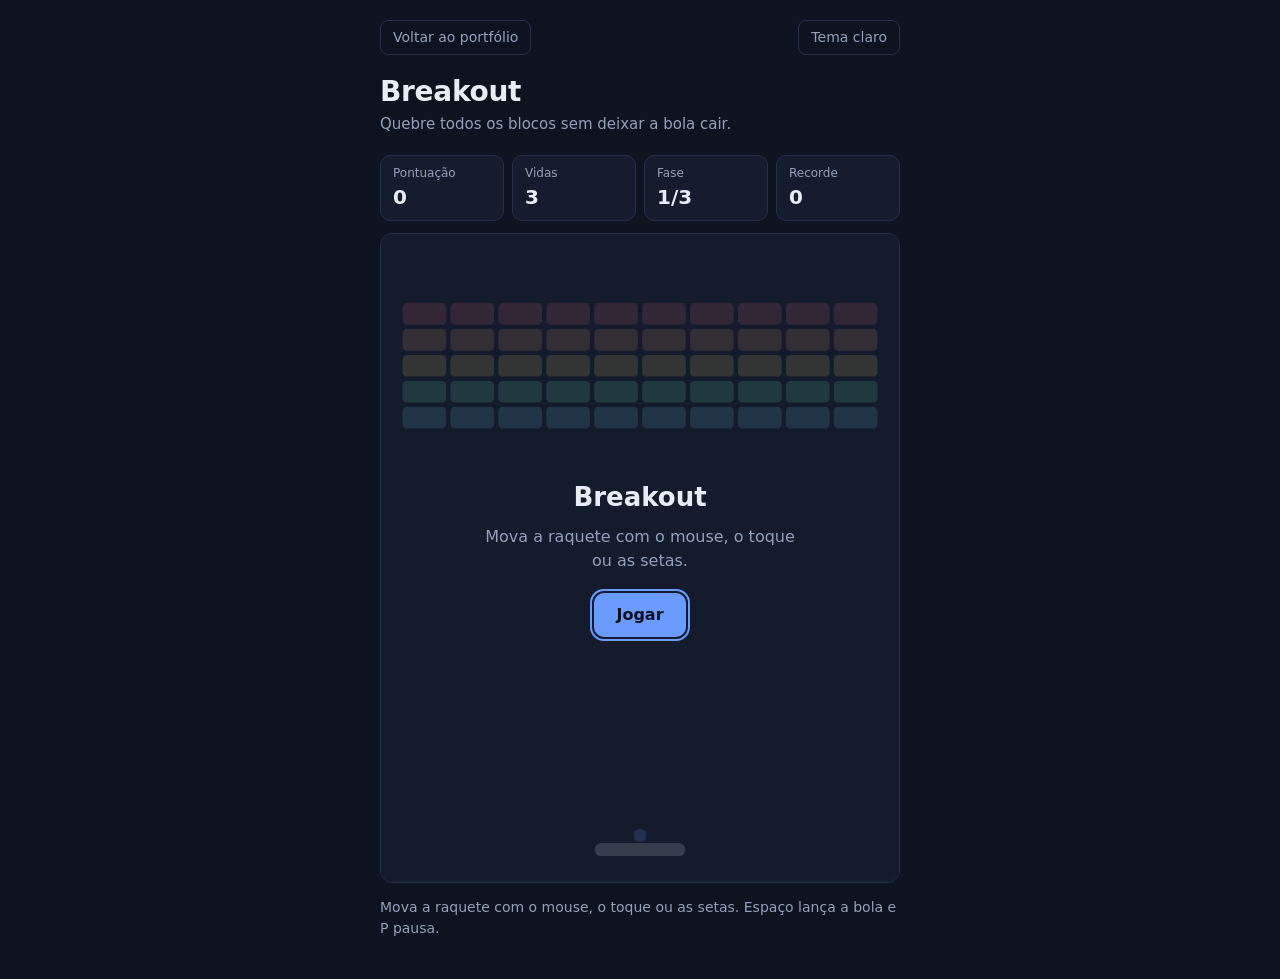
==== projetos/breakout/index.html @ f2188d2a "Add playable Breakout game Create a canvas-based Breakout game with three levels, keyboard, mouse, a" ====
<!DOCTYPE html>
<html lang="pt-BR" data-theme="dark">
<head>
<meta charset="utf-8">
<meta name="viewport" content="width=device-width, initial-scale=1">
<title>Breakout | Bruno Simões Orlandelli</title>
<meta name="description" content="Breakout em JavaScript puro: colisão circular, máquina de estados, fases e animação em canvas.">
<style>
  :root {
    --bg: #0e1320;
    --surface: #151c2d;
    --line: #26304a;
    --text: #e8ecf5;
    --muted: #93a0ba;
    --accent: #6c9bff;
    --accent-ink: #0b1020;
    color-scheme: dark;
  }
  [data-theme="light"] {
    --bg: #f4f6fb;
    --surface: #ffffff;
    --line: #d7ddeb;
    --text: #121828;
    --muted: #566079;
    --accent: #2f5fe0;
    --accent-ink: #ffffff;
    color-scheme: light;
  }
  * { box-sizing: border-box; }
  body {
    margin: 0;
    min-height: 100vh;
    background: var(--bg);
    color: var(--text);
    font-family: system-ui, -apple-system, "Segoe UI", Roboto, sans-serif;
    line-height: 1.5;
  }
  main { width: min(520px, 100% - 32px); margin: 0 auto; padding: 20px 0 40px; }
  header { display: flex; align-items: center; justify-content: space-between; gap: 12px; margin-bottom: 20px; }
  header a, header button {
    font: inherit; font-size: 14px; color: var(--muted); background: none;
    border: 1px solid var(--line); border-radius: 8px; padding: 6px 12px; cursor: pointer; text-decoration: none;
  }
  header a:hover, header button:hover { color: var(--text); border-color: var(--muted); }
  h1 { font-size: 28px; line-height: 1.2; margin: 0 0 4px; letter-spacing: -0.01em; }
  .sub { margin: 0 0 20px; color: var(--muted); font-size: 15px; }
  dl.stats { display: grid; grid-template-columns: repeat(4, 1fr); gap: 8px; margin: 0 0 12px; }
  dl.stats div { background: var(--surface); border: 1px solid var(--line); border-radius: 10px; padding: 8px 12px; }
  dl.stats dt { font-size: 12px; color: var(--muted); }
  dl.stats dd { margin: 0; font-size: 20px; font-weight: 600; font-variant-numeric: tabular-nums; }
  .stage { position: relative; border: 1px solid var(--line); border-radius: 12px; overflow: hidden; background: var(--surface); }
  canvas { display: block; width: 100%; aspect-ratio: 4 / 5; touch-action: none; cursor: none; }
  .overlay {
    position: absolute; inset: 0; display: flex; flex-direction: column; align-items: center; justify-content: center;
    gap: 8px; padding: 24px; text-align: center;
    background: var(--surface);
    background: color-mix(in srgb, var(--surface) 84%, transparent);
  }
  .overlay[hidden] { display: none; }
  .overlay h2 { margin: 0; font-size: 26px; }
  .overlay p { margin: 0 0 12px; color: var(--muted); max-width: 32ch; }
  .overlay button {
    font: inherit; font-weight: 600; color: var(--accent-ink); background: var(--accent);
    border: 0; border-radius: 10px; padding: 10px 22px; cursor: pointer;
  }
  button:focus-visible, a:focus-visible { outline: 2px solid var(--accent); outline-offset: 2px; }
  .hint { margin: 14px 0 0; color: var(--muted); font-size: 14px; }
  .sr-only { position: absolute; width: 1px; height: 1px; overflow: hidden; clip: rect(0 0 0 0); white-space: nowrap; }
  @media (max-width: 380px) { dl.stats dd { font-size: 17px; } dl.stats div { padding: 6px 8px; } }
</style>
</head>
<body>
<main>
  <header>
    <a href="../../">Voltar ao portfólio</a>
    <button type="button" id="theme">Tema claro</button>
  </header>

  <h1>Breakout</h1>
  <p class="sub">Quebre todos os blocos sem deixar a bola cair.</p>

  <dl class="stats">
    <div><dt>Pontuação</dt><dd id="score">0</dd></div>
    <div><dt>Vidas</dt><dd id="lives">3</dd></div>
    <div><dt>Fase</dt><dd id="level">1/3</dd></div>
    <div><dt>Recorde</dt><dd id="best">0</dd></div>
  </dl>

  <div class="stage">
    <canvas id="game" role="img" aria-label="Área do jogo Breakout"></canvas>
    <div class="overlay" id="overlay">
      <h2 id="ov-title">Breakout</h2>
      <p id="ov-text">Mova a raquete com o mouse, o toque ou as setas.</p>
      <button type="button" id="ov-btn">Jogar</button>
    </div>
  </div>

  <p class="hint">Mova a raquete com o mouse, o toque ou as setas. Espaço lança a bola e P pausa.</p>
  <p class="sr-only" id="status" aria-live="polite"></p>
  <noscript>Este jogo precisa de JavaScript para funcionar.</noscript>
</main>

<script>
(() => {
  'use strict';

  /* ---------- Constantes ---------- */
  const W = 480, H = 600;          // tamanho lógico do jogo (o canvas escala para a tela)
  const STEP = 1 / 240;            // passo fixo da física: movimento estável em qualquer taxa de quadros
  const BALL_R = 6;
  const PADDLE = { w: 84, h: 12, y: H - 36, speed: 560 };
  const BRICK = { cols: 10, h: 20, gap: 4, side: 20, top: 64 };
  const HUES = [356, 22, 44, 150, 200, 262];
  const FONT = 'system-ui, -apple-system, "Segoe UI", Roboto, sans-serif';

  // '#' = bloco, '2' = bloco resistente (2 batidas), '.' = vazio
  const LEVELS = [
    [
      '##########',
      '##########',
      '##########',
      '##########',
      '##########'
    ],
    [
      '####..####',
      '###....###',
      '##########',
      '#.#.##.#.#',
      '##########',
      '...####...'
    ],
    [
      '2222222222',
      '#.#.##.#.#',
      '2#2#22#2#2',
      '##########',
      '2.2.22.2.2'
    ]
  ];

  /* ---------- Elementos e utilitários ---------- */
  const $ = id => document.getElementById(id);
  const canvas = $('game');
  const ctx = canvas.getContext('2d');
  const el = {
    score: $('score'), lives: $('lives'), level: $('level'), best: $('best'),
    overlay: $('overlay'), title: $('ov-title'), text: $('ov-text'), btn: $('ov-btn'),
    status: $('status'), theme: $('theme')
  };
  const reduceMotion = window.matchMedia('(prefers-reduced-motion: reduce)').matches;
  const clamp = (v, a, b) => Math.max(a, Math.min(b, v));
  const store = {
    get(k) { try { return localStorage.getItem(k); } catch { return null; } },
    set(k, v) { try { localStorage.setItem(k, v); } catch { /* sem armazenamento: segue sem salvar */ } }
  };

  /* ---------- Estado do jogo ---------- */
  // mode: menu | ready | playing | paused | over | won
  const s = {
    mode: 'menu',
    score: 0, lives: 3, level: 0,
    best: Number(store.get('breakout:best')) || 0,
    px: W / 2,
    ball: { x: W / 2, y: PADDLE.y - BALL_R - 1, vx: 0, vy: 0, trail: [] },
    bricks: [], particles: [], total: 0, cleared: 0
  };
  const keys = { left: false, right: false };
  let theme = {};
  let acc = 0, last = 0;

  /* ---------- Tema ---------- */
  function readTheme() {
    const cs = getComputedStyle(document.documentElement);
    const g = n => cs.getPropertyValue(n).trim();
    const light = document.documentElement.dataset.theme === 'light';
    theme = { surface: g('--surface'), text: g('--text'), muted: g('--muted'), accent: g('--accent'), light };
    el.theme.textContent = light ? 'Tema escuro' : 'Tema claro';
  }
  function brickColor(row) {
    return `hsl(${HUES[row % HUES.length]} ${theme.light ? 68 : 60}% ${theme.light ? 48 : 60}%)`;
  }
  document.documentElement.dataset.theme = store.get('theme') === 'light' ? 'light' : 'dark';
  el.theme.addEventListener('click', () => {
    const next = document.documentElement.dataset.theme === 'light' ? 'dark' : 'light';
    document.documentElement.dataset.theme = next;
    store.set('theme', next);
    readTheme();
  });

  /* ---------- Fases ---------- */
  function loadLevel(i) {
    const rows = LEVELS[i];
    const bw = (W - BRICK.side * 2 - BRICK.gap * (BRICK.cols - 1)) / BRICK.cols;
    s.bricks = [];
    rows.forEach((row, r) => {
      [...row].forEach((ch, c) => {
        if (ch === '.') return;
        const hp = ch === '2' ? 2 : 1;
        s.bricks.push({
          x: BRICK.side + c * (bw + BRICK.gap),
          y: BRICK.top + r * (BRICK.h + BRICK.gap),
          w: bw, h: BRICK.h, hp, maxHp: hp, row: r,
          value: Math.max(10, 40 - r * 5) * hp
        });
      });
    });
    s.total = s.bricks.length;
    s.cleared = 0;
    s.particles = [];
    resetBall();
  }

  function resetBall() {
    s.ball = { x: s.px, y: PADDLE.y - BALL_R - 1, vx: 0, vy: 0, trail: [] };
  }

  // A bola acelera com a fase e conforme os blocos são destruídos
  function speed() {
    return 330 + s.level * 50 + (s.cleared / s.total) * 110;
  }
  function applySpeed() {
    const b = s.ball, m = Math.hypot(b.vx, b.vy);
    if (m > 0) { b.vx *= speed() / m; b.vy *= speed() / m; }
  }

  /* ---------- Interface ---------- */
  function hud() {
    el.score.textContent = s.score;
    el.lives.textContent = s.lives;
    el.level.textContent = Math.min(s.level + 1, LEVELS.length) + '/' + LEVELS.length;
    el.best.textContent = s.best;
  }
  function say(msg) { el.status.textContent = msg; }
  function showOverlay(title, text, label) {
    el.title.textContent = title;
    el.text.textContent = text;
    el.btn.textContent = label;
    el.overlay.hidden = false;
    el.btn.focus({ preventScroll: true });
  }
  function hideOverlay() { el.overlay.hidden = true; }
  function saveBest() {
    if (s.score > s.best) { s.best = s.score; store.set('breakout:best', String(s.best)); return true; }
    return false;
  }

  /* ---------- Fluxo do jogo (máquina de estados) ---------- */
  function newGame() {
    s.score = 0; s.lives = 3; s.level = 0;
    loadLevel(0);
    s.mode = 'ready';
    hideOverlay(); hud();
    say('Fase 1. Toque ou pressione Espaço para lançar a bola.');
  }
  function launch() {
    const a = Math.random() * 0.5 - 0.25;
    const sp = speed();
    s.ball.vx = sp * Math.sin(a);
    s.ball.vy = -sp * Math.cos(a);
    acc = 0;
    s.mode = 'playing';
    say('');
  }
  function loseLife() {
    s.lives--;
    hud();
    if (s.lives <= 0) {
      const record = saveBest();
      hud();
      s.mode = 'over';
      const msg = 'Pontuação final: ' + s.score + (record ? '. Novo recorde!' : '.');
      say('Fim de jogo. ' + msg);
      showOverlay('Fim de jogo', msg, 'Jogar de novo');
    } else {
      s.mode = 'ready';
      resetBall();
      say('Você perdeu uma vida. Restam ' + s.lives + '.');
    }
  }
  function levelComplete() {
    s.score += 100;
    s.level++;
    if (s.level >= LEVELS.length) {
      const record = saveBest();
      hud();
      s.mode = 'won';
      const msg = 'Pontuação final: ' + s.score + (record ? '. Novo recorde!' : '.');
      say('Você venceu! ' + msg);
      showOverlay('Você venceu!', msg, 'Jogar de novo');
    } else {
      loadLevel(s.level);
      s.mode = 'ready';
      hud();
      say('Fase ' + (s.level + 1) + '. Toque ou pressione Espaço para lançar a bola.');
    }
  }
  function togglePause() {
    if (s.mode === 'playing') {
      s.mode = 'paused';
      showOverlay('Pausado', 'Sua partida continua de onde parou.', 'Continuar');
    } else if (s.mode === 'paused') {
      s.mode = 'playing';
      hideOverlay();
    }
  }
  function primaryAction() {
    if (s.mode === 'menu' || s.mode === 'over' || s.mode === 'won') newGame();
    else if (s.mode === 'ready') launch();
    else if (s.mode === 'paused') togglePause();
  }

  /* ---------- Física ---------- */
  function setPaddle(x) { s.px = clamp(x, PADDLE.w / 2, W - PADDLE.w / 2); }

  function burst(k) {
    if (reduceMotion) return;
    for (let i = 0; i < 8; i++) {
      const a = Math.random() * Math.PI * 2, v = 60 + Math.random() * 120;
      const life = 0.5 + Math.random() * 0.3;
      s.particles.push({
        x: k.x + k.w / 2, y: k.y + k.h / 2,
        vx: Math.cos(a) * v, vy: Math.sin(a) * v - 40,
        life, max: life, size: 3, color: brickColor(k.row)
      });
    }
  }

  function step(dt) {
    const b = s.ball;
    b.x += b.vx * dt;
    b.y += b.vy * dt;

    // paredes laterais e teto
    if (b.x < BALL_R) { b.x = BALL_R; b.vx = Math.abs(b.vx); }
    else if (b.x > W - BALL_R) { b.x = W - BALL_R; b.vx = -Math.abs(b.vx); }
    if (b.y < BALL_R) { b.y = BALL_R; b.vy = Math.abs(b.vy); }

    // raquete: o ângulo de saída depende de onde a bola bate (até 60 graus)
    const half = PADDLE.w / 2;
    if (b.vy > 0 &&
        b.y + BALL_R >= PADDLE.y && b.y - BALL_R <= PADDLE.y + PADDLE.h &&
        b.x >= s.px - half - BALL_R && b.x <= s.px + half + BALL_R) {
      const hit = clamp((b.x - s.px) / half, -1, 1);
      const ang = hit * (Math.PI / 3);
      const sp = speed();
      b.vx = sp * Math.sin(ang);
      b.vy = -sp * Math.cos(ang);
      b.y = PADDLE.y - BALL_R;
    }

    // blocos: círculo contra retângulo; reflete no eixo de menor penetração
    for (let i = 0; i < s.bricks.length; i++) {
      const k = s.bricks[i];
      const cx = clamp(b.x, k.x, k.x + k.w), cy = clamp(b.y, k.y, k.y + k.h);
      const dx = b.x - cx, dy = b.y - cy;
      if (dx * dx + dy * dy > BALL_R * BALL_R) continue;

      if (dx === 0 && dy === 0) b.vy = -b.vy;
      else if (Math.abs(dx) > Math.abs(dy)) {
        b.vx = dx > 0 ? Math.abs(b.vx) : -Math.abs(b.vx);
        b.x = cx + Math.sign(dx) * BALL_R;
      } else {
        b.vy = dy > 0 ? Math.abs(b.vy) : -Math.abs(b.vy);
        b.y = cy + Math.sign(dy) * BALL_R;
      }

      k.hp--;
      if (k.hp <= 0) {
        s.bricks.splice(i, 1);
        s.cleared++;
        s.score += k.value;
        burst(k);
        applySpeed();
        hud();
        if (s.bricks.length === 0) { levelComplete(); return; }
      } else {
        s.score += 5;
        hud();
      }
      break; // um bloco por passo evita inverter a direção duas vezes
    }

    if (b.y - BALL_R > H) loseLife();
  }

  function stepParticles(dt) {
    for (let i = s.particles.length - 1; i >= 0; i--) {
      const p = s.particles[i];
      p.life -= dt;
      if (p.life <= 0) { s.particles.splice(i, 1); continue; }
      p.vy += 600 * dt;
      p.x += p.vx * dt;
      p.y += p.vy * dt;
    }
  }

  /* ---------- Desenho ---------- */
  function rr(x, y, w, h, r) {
    ctx.beginPath();
    ctx.moveTo(x + r, y);
    ctx.arcTo(x + w, y, x + w, y + h, r);
    ctx.arcTo(x + w, y + h, x, y + h, r);
    ctx.arcTo(x, y + h, x, y, r);
    ctx.arcTo(x, y, x + w, y, r);
    ctx.closePath();
  }

  function render() {
    ctx.clearRect(0, 0, W, H);
    ctx.fillStyle = theme.surface;
    ctx.fillRect(0, 0, W, H);

    for (const k of s.bricks) {
      ctx.fillStyle = brickColor(k.row);
      rr(k.x, k.y, k.w, k.h, 4);
      ctx.fill();
      if (k.maxHp > 1 && k.hp === k.maxHp) {       // bloco resistente ainda intacto
        ctx.lineWidth = 2;
        ctx.strokeStyle = theme.light ? 'rgba(0,0,0,.55)' : 'rgba(255,255,255,.75)';
        rr(k.x + 3, k.y + 3, k.w - 6, k.h - 6, 2);
        ctx.stroke();
      }
    }

    for (const p of s.particles) {
      ctx.globalAlpha = Math.max(0, p.life / p.max);
      ctx.fillStyle = p.color;
      ctx.fillRect(p.x - p.size / 2, p.y - p.size / 2, p.size, p.size);
    }
    ctx.globalAlpha = 1;

    ctx.fillStyle = theme.text;
    rr(s.px - PADDLE.w / 2, PADDLE.y, PADDLE.w, PADDLE.h, 6);
    ctx.fill();

    if (s.mode !== 'over' && s.mode !== 'won') {
      const b = s.ball, n = b.trail.length;
      ctx.fillStyle = theme.accent;
      for (let i = 0; i < n; i++) {
        const t = (i + 1) / n;
        ctx.globalAlpha = t * 0.3;
        ctx.beginPath();
        ctx.arc(b.trail[i].x, b.trail[i].y, BALL_R * (0.4 + 0.6 * t), 0, Math.PI * 2);
        ctx.fill();
      }
      ctx.globalAlpha = 1;
      ctx.beginPath();
      ctx.arc(b.x, b.y, BALL_R, 0, Math.PI * 2);
      ctx.fill();
    }

    if (s.mode === 'ready') {
      ctx.textAlign = 'center';
      ctx.fillStyle = theme.text;
      ctx.font = `600 22px ${FONT}`;
      ctx.fillText('Fase ' + (s.level + 1), W / 2, H * 0.62);
      ctx.fillStyle = theme.muted;
      ctx.font = `500 14px ${FONT}`;
      ctx.fillText('Toque ou pressione Espaço para lançar', W / 2, H * 0.62 + 26);
    }
  }

  /* ---------- Tela, entrada e laço principal ---------- */
  function fit() {
    const r = canvas.getBoundingClientRect();
    const dpr = Math.min(window.devicePixelRatio || 1, 2);
    canvas.width = Math.max(1, Math.round(r.width * dpr));
    canvas.height = Math.max(1, Math.round(r.height * dpr));
    ctx.setTransform(canvas.width / W, 0, 0, canvas.height / H, 0, 0);
  }
  new ResizeObserver(fit).observe(canvas);

  const pointerX = e => {
    const r = canvas.getBoundingClientRect();
    return (e.clientX - r.left) / r.width * W;
  };
  canvas.addEventListener('pointermove', e => setPaddle(pointerX(e)));
  canvas.addEventListener('pointerdown', e => {
    setPaddle(pointerX(e));
    if (canvas.setPointerCapture) canvas.setPointerCapture(e.pointerId);
    if (s.mode === 'ready') launch();
  });

  window.addEventListener('keydown', e => {
    const onButton = e.target.tagName === 'BUTTON';
    const k = e.key;
    if (k === 'ArrowLeft' || k === 'a' || k === 'A') { keys.left = true; if (!onButton) e.preventDefault(); }
    else if (k === 'ArrowRight' || k === 'd' || k === 'D') { keys.right = true; if (!onButton) e.preventDefault(); }
    else if (k === ' ' || k === 'Enter') {
      if (onButton) return;            // o botão do overlay já trata Espaço/Enter
      e.preventDefault();
      primaryAction();
    }
    else if (k === 'p' || k === 'P' || k === 'Escape') togglePause();
  });
  window.addEventListener('keyup', e => {
    const k = e.key;
    if (k === 'ArrowLeft' || k === 'a' || k === 'A') keys.left = false;
    else if (k === 'ArrowRight' || k === 'd' || k === 'D') keys.right = false;
  });
  el.btn.addEventListener('click', primaryAction);
  document.addEventListener('visibilitychange', () => { if (document.hidden) togglePause(); });

  function frame(t) {
    requestAnimationFrame(frame);
    const dt = Math.min((t - last) / 1000, 0.05);
    last = t;

    if (s.mode !== 'paused') {
      const dir = (keys.right ? 1 : 0) - (keys.left ? 1 : 0);
      if (dir) setPaddle(s.px + dir * PADDLE.speed * dt);
      stepParticles(dt);
    }

    if (s.mode === 'ready' || s.mode === 'menu') {
      s.ball.x = s.px;
      s.ball.y = PADDLE.y - BALL_R - 1;
      s.ball.trail.length = 0;
    } else if (s.mode === 'playing') {
      acc += dt;
      while (acc >= STEP && s.mode === 'playing') { step(STEP); acc -= STEP; }
      if (!reduceMotion && s.mode === 'playing') {
        s.ball.trail.push({ x: s.ball.x, y: s.ball.y });
        if (s.ball.trail.length > 8) s.ball.trail.shift();
      }
    }
    render();
  }

  readTheme();
  loadLevel(0);
  hud();
  showOverlay('Breakout', 'Mova a raquete com o mouse, o toque ou as setas.', 'Jogar');
  fit();
  requestAnimationFrame(frame);
})();
</script>
</body>
</html>
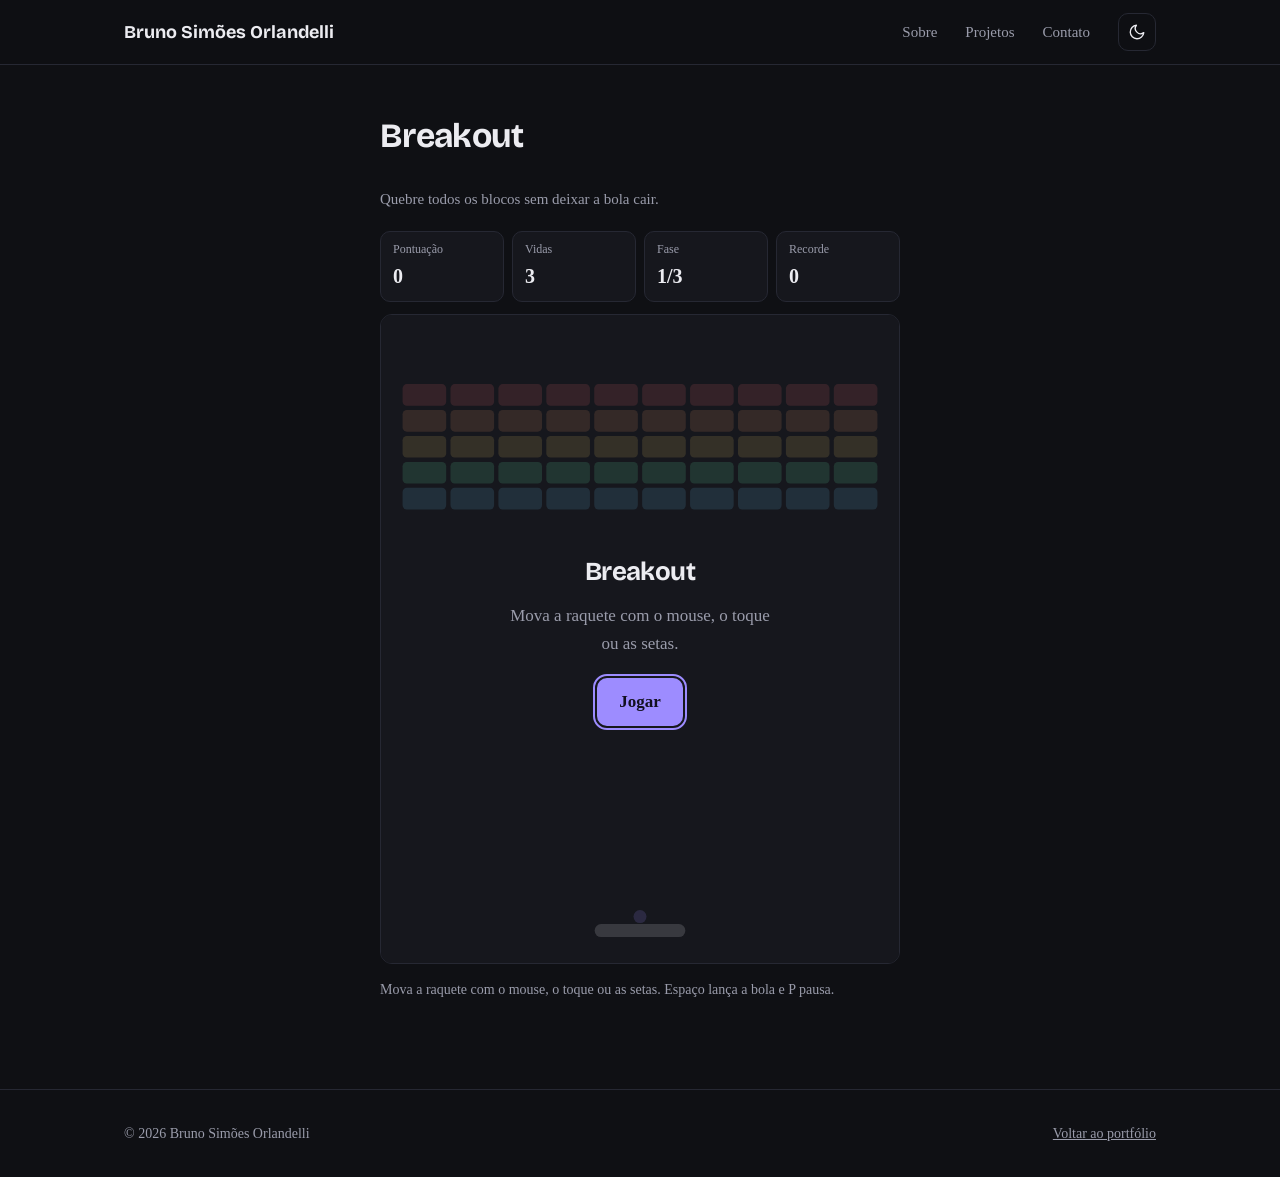
==== commit 71e1dfa6: "Unify theme and navigation across projects Add shared project styles and theme handling, then update" ====
--- a/projetos/breakout/index.html
+++ b/projetos/breakout/index.html
@@ -1,48 +1,26 @@
 <!DOCTYPE html>
-<html lang="pt-BR" data-theme="dark">
+<html lang="pt-BR">
 <head>
+  <link href="https://fonts.googleapis.com/css2?family=Bricolage+Grotesque:opsz,wght@12..96,500;12..96,700&family=DM+Sans:wght@400;500&display=swap" rel="stylesheet">
+<script src="../portfolio.js"></script>
+<link rel="stylesheet" href="../portfolio.css">
 <meta charset="utf-8">
 <meta name="viewport" content="width=device-width, initial-scale=1">
 <title>Breakout | Bruno Simões Orlandelli</title>
 <meta name="description" content="Breakout em JavaScript puro: colisão circular, máquina de estados, fases e animação em canvas.">
 <style>
-  :root {
-    --bg: #0e1320;
-    --surface: #151c2d;
-    --line: #26304a;
-    --text: #e8ecf5;
-    --muted: #93a0ba;
-    --accent: #6c9bff;
-    --accent-ink: #0b1020;
-    color-scheme: dark;
-  }
-  [data-theme="light"] {
-    --bg: #f4f6fb;
-    --surface: #ffffff;
-    --line: #d7ddeb;
-    --text: #121828;
-    --muted: #566079;
-    --accent: #2f5fe0;
-    --accent-ink: #ffffff;
-    color-scheme: light;
-  }
+  :root{--accent-ink:var(--on-accent)}
+h1,.overlay h2{font-family:var(--head);letter-spacing:-.02em}
   * { box-sizing: border-box; }
   body {
     margin: 0;
     min-height: 100vh;
     background: var(--bg);
     color: var(--text);
-    font-family: system-ui, -apple-system, "Segoe UI", Roboto, sans-serif;
+    font-family:var(--body)
     line-height: 1.5;
   }
   main { width: min(520px, 100% - 32px); margin: 0 auto; padding: 20px 0 40px; }
-  header { display: flex; align-items: center; justify-content: space-between; gap: 12px; margin-bottom: 20px; }
-  header a, header button {
-    font: inherit; font-size: 14px; color: var(--muted); background: none;
-    border: 1px solid var(--line); border-radius: 8px; padding: 6px 12px; cursor: pointer; text-decoration: none;
-  }
-  header a:hover, header button:hover { color: var(--text); border-color: var(--muted); }
-  h1 { font-size: 28px; line-height: 1.2; margin: 0 0 4px; letter-spacing: -0.01em; }
   .sub { margin: 0 0 20px; color: var(--muted); font-size: 15px; }
   dl.stats { display: grid; grid-template-columns: repeat(4, 1fr); gap: 8px; margin: 0 0 12px; }
   dl.stats div { background: var(--surface); border: 1px solid var(--line); border-radius: 10px; padding: 8px 12px; }
@@ -70,12 +48,17 @@
 </style>
 </head>
 <body>
+  <header class="site-header"><div class="wrap">
+  <a class="logo" href="../../">Bruno Simões Orlandelli</a>
+  <nav aria-label="Principal">
+    <a href="../../#sobre">Sobre</a><a href="../../#projetos">Projetos</a><a href="../../#contato">Contato</a>
+    <button id="theme" type="button" aria-label="Alternar tema claro e escuro">
+      <svg class="i-sun" viewBox="0 0 24 24" fill="none" stroke="currentColor" stroke-width="1.8" stroke-linecap="round"><circle cx="12" cy="12" r="4"/><path d="M12 2v2M12 20v2M4.9 4.9l1.4 1.4M17.7 17.7l1.4 1.4M2 12h2M20 12h2M4.9 19.1l1.4-1.4M17.7 6.3l1.4-1.4"/></svg>
+      <svg class="i-moon" viewBox="0 0 24 24" fill="none" stroke="currentColor" stroke-width="1.8" stroke-linecap="round" stroke-linejoin="round"><path d="M21 12.8A9 9 0 1 1 11.2 3a7 7 0 0 0 9.8 9.8z"/></svg>
+    </button>
+  </nav>
+</div></header>
 <main>
-  <header>
-    <a href="../../">Voltar ao portfólio</a>
-    <button type="button" id="theme">Tema claro</button>
-  </header>
-
   <h1>Breakout</h1>
   <p class="sub">Quebre todos os blocos sem deixar a bola cair.</p>
 
@@ -99,7 +82,7 @@
   <p class="sr-only" id="status" aria-live="polite"></p>
   <noscript>Este jogo precisa de JavaScript para funcionar.</noscript>
 </main>
-
+<footer class="site-footer"><div class="wrap"><span>© 2026 Bruno Simões Orlandelli</span><a href="../../">Voltar ao portfólio</a></div></footer>
 <script>
 (() => {
   'use strict';
@@ -111,7 +94,7 @@
   const PADDLE = { w: 84, h: 12, y: H - 36, speed: 560 };
   const BRICK = { cols: 10, h: 20, gap: 4, side: 20, top: 64 };
   const HUES = [356, 22, 44, 150, 200, 262];
-  const FONT = 'system-ui, -apple-system, "Segoe UI", Roboto, sans-serif';
+  const FONT = '"DM Sans", system-ui, sans-serif';
 
   // '#' = bloco, '2' = bloco resistente (2 batidas), '.' = vazio
   const LEVELS = [
@@ -146,7 +129,7 @@
   const el = {
     score: $('score'), lives: $('lives'), level: $('level'), best: $('best'),
     overlay: $('overlay'), title: $('ov-title'), text: $('ov-text'), btn: $('ov-btn'),
-    status: $('status'), theme: $('theme')
+    status: $('status')
   };
   const reduceMotion = window.matchMedia('(prefers-reduced-motion: reduce)').matches;
   const clamp = (v, a, b) => Math.max(a, Math.min(b, v));
@@ -175,18 +158,11 @@
     const g = n => cs.getPropertyValue(n).trim();
     const light = document.documentElement.dataset.theme === 'light';
     theme = { surface: g('--surface'), text: g('--text'), muted: g('--muted'), accent: g('--accent'), light };
-    el.theme.textContent = light ? 'Tema escuro' : 'Tema claro';
-  }
+  }
+  document.addEventListener('themechange', readTheme);
   function brickColor(row) {
     return `hsl(${HUES[row % HUES.length]} ${theme.light ? 68 : 60}% ${theme.light ? 48 : 60}%)`;
   }
-  document.documentElement.dataset.theme = store.get('theme') === 'light' ? 'light' : 'dark';
-  el.theme.addEventListener('click', () => {
-    const next = document.documentElement.dataset.theme === 'light' ? 'dark' : 'light';
-    document.documentElement.dataset.theme = next;
-    store.set('theme', next);
-    readTheme();
-  });
 
   /* ---------- Fases ---------- */
   function loadLevel(i) {
--- a/projetos/portfolio.css
+++ b/projetos/portfolio.css
@@ -0,0 +1,71 @@
+/* Estilo compartilhado: mesmo visual do index.html do portfólio.
+   Uso nas páginas de projeto: <link rel="stylesheet" href="../portfolio.css"> */
+:root {
+  --bg: #0f1014; --surface: #16171d; --line: #262833; --text: #ececf1; --muted: #9a9cab;
+  --accent: #9d8cff; --on-accent: #12101f;
+  --sec: #6fa8dc; --warm: #ff8a5b; --ok: #4fd1a1; --pivot: #f2c94c; --bar: #3a3d4f;
+  --head: "Bricolage Grotesque", "Segoe UI", system-ui, sans-serif;
+  --body: "DM Sans", "Segoe UI", system-ui, sans-serif;
+  color-scheme: dark;
+  box-sizing: border-box;
+  padding-top: env(safe-area-inset-top, 0px);
+  padding-bottom: env(safe-area-inset-bottom, 0px);
+}
+:root[data-theme="light"] {
+  --bg: #fafaf9; --surface: #ffffff; --line: #e4e4e7; --text: #17171c; --muted: #62646f;
+  --accent: #5b46e0; --on-accent: #ffffff;
+  --sec: #2f6fb0; --warm: #e8590c; --ok: #12915f; --pivot: #b07d00; --bar: #c9ccd8;
+  color-scheme: light;
+}
+*, *::before, *::after { box-sizing: border-box; }
+html { scroll-behavior: smooth; scroll-padding-top: calc(80px + env(safe-area-inset-top, 0px)); }
+body { margin: 0; background: var(--bg); color: var(--text); font: 400 17px/1.65 var(--body); -webkit-font-smoothing: antialiased; }
+a { color: inherit; }
+:focus-visible { outline: 2px solid var(--accent); outline-offset: 3px; border-radius: 4px; }
+.wrap { max-width: 1080px; margin: 0 auto; padding: 0 24px; }
+
+/* Header (igual ao do portfólio) */
+body::before { content: ""; position: fixed; inset: 0 0 auto; height: env(safe-area-inset-top, 0px); z-index: 11; background: var(--bg); }
+.site-header {
+  position: sticky; top: env(safe-area-inset-top, 0px); z-index: 10;
+  background: color-mix(in srgb, var(--bg) 82%, transparent);
+  -webkit-backdrop-filter: blur(10px); backdrop-filter: blur(10px);
+  border-bottom: 1px solid var(--line);
+}
+.site-header .wrap { display: flex; align-items: center; justify-content: space-between; height: 64px; }
+.site-header .logo { font: 700 18px var(--head); text-decoration: none; }
+.site-header nav { display: flex; align-items: center; gap: 28px; }
+.site-header nav a { text-decoration: none; color: var(--muted); font-size: 15px; transition: color .2s; }
+.site-header nav a:hover { color: var(--text); }
+#theme {
+  background: none; border: 1px solid var(--line); color: var(--text);
+  width: 38px; height: 38px; padding: 0; border-radius: 10px; cursor: pointer; display: grid; place-items: center;
+}
+#theme:hover { border-color: var(--accent); }
+#theme svg { width: 18px; height: 18px; }
+[data-theme="dark"] .i-sun, [data-theme="light"] .i-moon { display: none; }
+
+/* Título de página, botões e rodapé */
+.page-title { padding: 56px 0 8px; }
+.page-title h1 { margin: 0; font: 700 clamp(36px, 6vw, 64px)/1 var(--head); letter-spacing: -.03em; }
+.page-title p { margin: 16px 0 0; color: var(--muted); max-width: 56ch; font-size: 18px; }
+.btn {
+  display: inline-block; padding: 10px 18px; border-radius: 10px; border: 1px solid var(--line);
+  background: none; color: var(--text); font: 500 16px var(--body); text-decoration: none; cursor: pointer;
+  transition: border-color .2s, transform .2s;
+}
+.btn:hover { border-color: var(--accent); }
+.btn.primary { background: var(--accent); border-color: var(--accent); color: var(--on-accent); }
+.btn.primary:hover { transform: translateY(-1px); }
+.site-footer { border-top: 1px solid var(--line); padding: 32px 0; color: var(--muted); font-size: 14px; margin-top: 48px; }
+.site-footer .wrap { display: flex; justify-content: space-between; gap: 16px; flex-wrap: wrap; }
+
+@media (max-width: 760px) {
+  body { font-size: 16px; }
+  .site-header nav { gap: 16px; }
+  .page-title { padding-top: 36px; }
+}
+@media (prefers-reduced-motion: reduce) {
+  html { scroll-behavior: auto; }
+  * { transition: none !important; }
+}
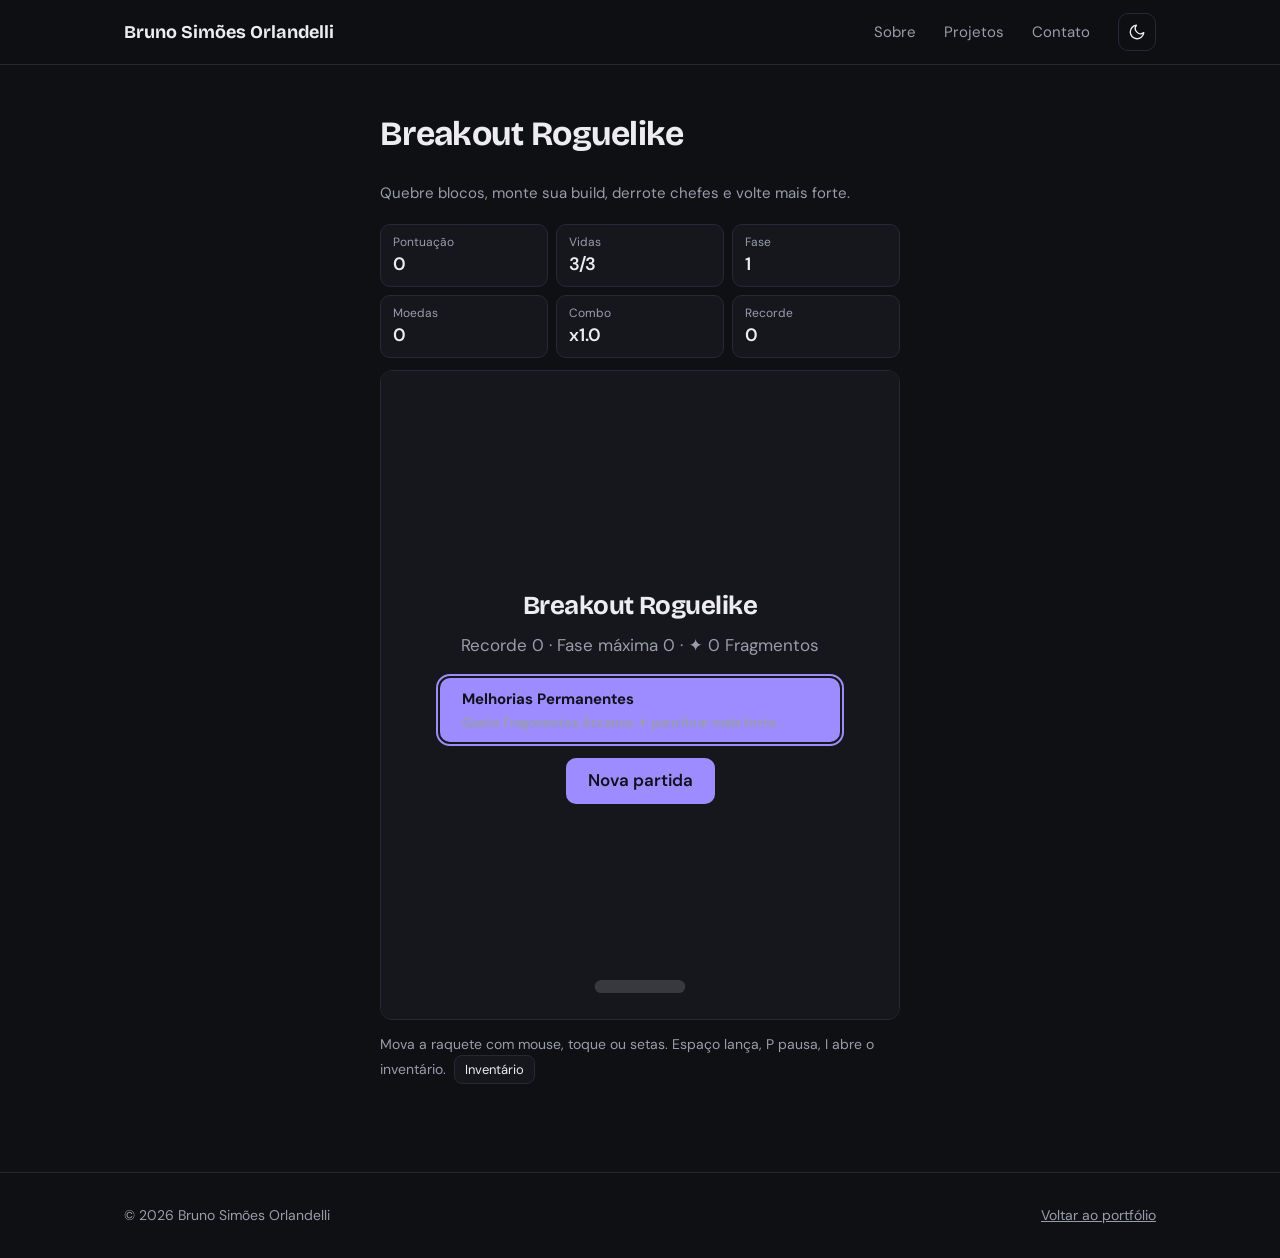
==== commit 892ba2b6: "Turn Breakout into a roguelike Add procedural levels, collectible upgrades, boss fights, shops, even" ====
--- a/projetos/breakout/index.html
+++ b/projetos/breakout/index.html
@@ -6,8 +6,8 @@
 <link rel="stylesheet" href="../portfolio.css">
 <meta charset="utf-8">
 <meta name="viewport" content="width=device-width, initial-scale=1">
-<title>Breakout | Bruno Simões Orlandelli</title>
-<meta name="description" content="Breakout em JavaScript puro: colisão circular, máquina de estados, fases e animação em canvas.">
+<title>Breakout Roguelike | Bruno Simões Orlandelli</title>
+<meta name="description" content="Breakout Roguelike em JavaScript puro: bolas especiais, artefatos, chefes, loja e prestígio em canvas.">
 <style>
   :root{--accent-ink:var(--on-accent)}
 h1,.overlay h2{font-family:var(--head);letter-spacing:-.02em}
@@ -17,20 +17,20 @@
     min-height: 100vh;
     background: var(--bg);
     color: var(--text);
-    font-family:var(--body)
+    font-family:var(--body);
     line-height: 1.5;
   }
   main { width: min(520px, 100% - 32px); margin: 0 auto; padding: 20px 0 40px; }
   .sub { margin: 0 0 20px; color: var(--muted); font-size: 15px; }
-  dl.stats { display: grid; grid-template-columns: repeat(4, 1fr); gap: 8px; margin: 0 0 12px; }
+  dl.stats { display: grid; grid-template-columns: repeat(3, 1fr); gap: 8px; margin: 0 0 12px; }
   dl.stats div { background: var(--surface); border: 1px solid var(--line); border-radius: 10px; padding: 8px 12px; }
   dl.stats dt { font-size: 12px; color: var(--muted); }
-  dl.stats dd { margin: 0; font-size: 20px; font-weight: 600; font-variant-numeric: tabular-nums; }
+  dl.stats dd { margin: 0; font-size: 18px; font-weight: 600; font-variant-numeric: tabular-nums; }
   .stage { position: relative; border: 1px solid var(--line); border-radius: 12px; overflow: hidden; background: var(--surface); }
   canvas { display: block; width: 100%; aspect-ratio: 4 / 5; touch-action: none; cursor: none; }
   .overlay {
     position: absolute; inset: 0; display: flex; flex-direction: column; align-items: center; justify-content: center;
-    gap: 8px; padding: 24px; text-align: center;
+    gap: 8px; padding: 20px; text-align: center; overflow-y: auto; justify-content: safe center;
     background: var(--surface);
     background: color-mix(in srgb, var(--surface) 84%, transparent);
   }
@@ -42,6 +42,14 @@
     border: 0; border-radius: 10px; padding: 10px 22px; cursor: pointer;
   }
   button:focus-visible, a:focus-visible { outline: 2px solid var(--accent); outline-offset: 2px; }
+  .overlay p { max-width: 38ch; }
+  .cards { display: grid; gap: 8px; width: 100%; max-width: 400px; margin-bottom: 8px; }
+  .card { font: inherit; text-align: left; color: var(--text); background: var(--bg); border: 2px solid var(--line); border-left: 6px solid var(--rc, var(--line)); border-radius: 10px; padding: 8px 12px; cursor: pointer; display: grid; gap: 2px; }
+  .card b { font-size: 15px; } .card small { color: var(--muted); } .card span { font-size: 13px; color: var(--muted); }
+  .card:hover:not(:disabled) { border-color: var(--rc, var(--accent)); }
+  .card:disabled { opacity: .45; cursor: not-allowed; } div.card { cursor: default; }
+  .overlay:has(.cards:empty) .cards { display: none; }
+  .tool { font: inherit; font-size: 13px; color: var(--text); background: var(--surface); border: 1px solid var(--line); border-radius: 8px; padding: 4px 10px; cursor: pointer; margin-left: 8px; }
   .hint { margin: 14px 0 0; color: var(--muted); font-size: 14px; }
   .sr-only { position: absolute; width: 1px; height: 1px; overflow: hidden; clip: rect(0 0 0 0); white-space: nowrap; }
   @media (max-width: 380px) { dl.stats dd { font-size: 17px; } dl.stats div { padding: 6px 8px; } }
@@ -59,26 +67,29 @@
   </nav>
 </div></header>
 <main>
-  <h1>Breakout</h1>
-  <p class="sub">Quebre todos os blocos sem deixar a bola cair.</p>
+  <h1>Breakout Roguelike</h1>
+  <p class="sub">Quebre blocos, monte sua build, derrote chefes e volte mais forte.</p>
 
   <dl class="stats">
     <div><dt>Pontuação</dt><dd id="score">0</dd></div>
     <div><dt>Vidas</dt><dd id="lives">3</dd></div>
-    <div><dt>Fase</dt><dd id="level">1/3</dd></div>
+    <div><dt>Fase</dt><dd id="level">1</dd></div>
+    <div><dt>Moedas</dt><dd id="coins">0</dd></div>
+    <div><dt>Combo</dt><dd id="combo">x1.0</dd></div>
     <div><dt>Recorde</dt><dd id="best">0</dd></div>
   </dl>
 
   <div class="stage">
-    <canvas id="game" role="img" aria-label="Área do jogo Breakout"></canvas>
+    <canvas id="game" role="img" aria-label="Área do jogo Breakout Roguelike"></canvas>
     <div class="overlay" id="overlay">
       <h2 id="ov-title">Breakout</h2>
-      <p id="ov-text">Mova a raquete com o mouse, o toque ou as setas.</p>
+      <p id="ov-text"></p>
+      <div class="cards" id="ov-body"></div>
       <button type="button" id="ov-btn">Jogar</button>
     </div>
   </div>
 
-  <p class="hint">Mova a raquete com o mouse, o toque ou as setas. Espaço lança a bola e P pausa.</p>
+  <p class="hint">Mova a raquete com mouse, toque ou setas. Espaço lança, P pausa, I abre o inventário.<button class="tool" id="inv" type="button">Inventário</button></p>
   <p class="sr-only" id="status" aria-live="polite"></p>
   <noscript>Este jogo precisa de JavaScript para funcionar.</noscript>
 </main>
@@ -87,428 +98,574 @@
 (() => {
   'use strict';
 
-  /* ---------- Constantes ---------- */
-  const W = 480, H = 600;          // tamanho lógico do jogo (o canvas escala para a tela)
-  const STEP = 1 / 240;            // passo fixo da física: movimento estável em qualquer taxa de quadros
-  const BALL_R = 6;
-  const PADDLE = { w: 84, h: 12, y: H - 36, speed: 560 };
-  const BRICK = { cols: 10, h: 20, gap: 4, side: 20, top: 64 };
+  /* ================= Constantes e utilitários ================= */
+  const W = 480, H = 600, STEP = 1 / 240, BR = 6;
+  const PAD = { w: 84, h: 12, y: H - 36, speed: 560 };
+  const BK = { cols: 10, h: 20, gap: 4, side: 20, top: 64 };
   const HUES = [356, 22, 44, 150, 200, 262];
   const FONT = '"DM Sans", system-ui, sans-serif';
-
-  // '#' = bloco, '2' = bloco resistente (2 batidas), '.' = vazio
+  // Fases 1-3 mantêm os layouts do jogo original ('#' bloco, dígito = resistência, '.' vazio)
   const LEVELS = [
-    [
-      '##########',
-      '##########',
-      '##########',
-      '##########',
-      '##########'
-    ],
-    [
-      '####..####',
-      '###....###',
-      '##########',
-      '#.#.##.#.#',
-      '##########',
-      '...####...'
-    ],
-    [
-      '2222222222',
-      '#.#.##.#.#',
-      '2#2#22#2#2',
-      '##########',
-      '2.2.22.2.2'
-    ]
+    ['##########', '##########', '##########', '##########', '##########'],
+    ['####..####', '###....###', '##########', '#.#.##.#.#', '##########', '...####...'],
+    ['2222222222', '#.#.##.#.#', '2#2#22#2#2', '##########', '2.2.22.2.2']
   ];
-
-  /* ---------- Elementos e utilitários ---------- */
   const $ = id => document.getElementById(id);
-  const canvas = $('game');
-  const ctx = canvas.getContext('2d');
-  const el = {
-    score: $('score'), lives: $('lives'), level: $('level'), best: $('best'),
-    overlay: $('overlay'), title: $('ov-title'), text: $('ov-text'), btn: $('ov-btn'),
-    status: $('status')
-  };
+  const canvas = $('game'), ctx = canvas.getContext('2d');
+  const el = { score: $('score'), lives: $('lives'), level: $('level'), coins: $('coins'), combo: $('combo'), best: $('best'),
+    overlay: $('overlay'), title: $('ov-title'), text: $('ov-text'), body: $('ov-body'), btn: $('ov-btn'), status: $('status') };
   const reduceMotion = window.matchMedia('(prefers-reduced-motion: reduce)').matches;
   const clamp = (v, a, b) => Math.max(a, Math.min(b, v));
+  const pick = a => a[Math.random() * a.length | 0];
+  const dist = (a, b) => Math.hypot(a.x + a.w / 2 - b.x - b.w / 2, a.y + a.h / 2 - b.y - b.h / 2);
   const store = {
     get(k) { try { return localStorage.getItem(k); } catch { return null; } },
-    set(k, v) { try { localStorage.setItem(k, v); } catch { /* sem armazenamento: segue sem salvar */ } }
+    set(k, v) { try { localStorage.setItem(k, v); } catch { /* sem armazenamento */ } },
+    del(k) { try { localStorage.removeItem(k); } catch { /* idem */ } }
   };
 
-  /* ---------- Estado do jogo ---------- */
-  // mode: menu | ready | playing | paused | over | won
-  const s = {
-    mode: 'menu',
-    score: 0, lives: 3, level: 0,
-    best: Number(store.get('breakout:best')) || 0,
-    px: W / 2,
-    ball: { x: W / 2, y: PADDLE.y - BALL_R - 1, vx: 0, vy: 0, trail: [] },
-    bricks: [], particles: [], total: 0, cleared: 0
+  /* ================= Dados: bolas, itens, melhorias, chefes ================= */
+  const RAR = [{ n: 'Comum', c: '#9aa0a6', b: 30 }, { n: 'Raro', c: '#4aa3ff', b: 60 }, { n: 'Épico', c: '#b36bff', b: 110 }, { n: 'Lendário', c: '#ffb020', b: 200 }];
+  const BT = { // dmg e sp são multiplicadores
+    basic: { dmg: 1, sp: 1, c: null }, fire: { dmg: .9, sp: 1, c: '#ff6a3d' }, elec: { dmg: .8, sp: 1.05, c: '#ffd23f' },
+    toxic: { dmg: .8, sp: .95, c: '#9be564' }, ice: { dmg: .85, sp: .95, c: '#7dd3fc' }, sniper: { dmg: 2, sp: 1.3, c: '#f4f4f5' }
   };
+  const ITEMS = {};
+  const def = (id, t, r, max, n, d) => { ITEMS[id] = { id, t, r, max, n, d }; };
+  const TYPE = { ball: 'Bola', up: 'Upgrade', art: 'Artefato' };
+  def('fire', 'ball', 1, 5, 'Bola de Fogo', 'Incendeia blocos (dano contínuo). Derrete gelo: dano extra.');
+  def('elec', 'ball', 1, 5, 'Bola Elétrica', 'Raios saltam para blocos próximos. Níveis pares: +1 alvo.');
+  def('toxic', 'ball', 1, 5, 'Bola Tóxica', 'Acumula veneno (até 6) que corrói blocos.');
+  def('ice', 'ball', 1, 5, 'Bola Congelante', 'Congela blocos: recebem +50% de dano.');
+  def('sniper', 'ball', 2, 5, 'Bola Sniper', 'Rápida, dano ×2, atravessa blocos até tocar a raquete.');
+  def('dmg', 'up', 0, 5, 'Afiar', '+35% de dano de todas as bolas.');
+  def('wide', 'up', 0, 5, 'Raquete Larga', '+12% de largura da raquete.');
+  def('slow', 'up', 0, 4, 'Lastro', '−6% de velocidade das bolas.');
+  def('luck', 'up', 0, 5, 'Trevo', '+15% de moedas.');
+  def('heart', 'up', 1, 4, 'Coração', '+1 vida máxima e cura 1.');
+  def('crit', 'up', 1, 5, 'Olho Crítico', '+10% de chance de crítico (×2,5).');
+  def('extra', 'up', 2, 2, 'Bola Extra', '+1 bola básica em jogo.');
+  def('fuse', 'art', 0, 3, 'Pavio Curto', 'Blocos destruídos têm 8% de chance de explodir.');
+  def('midas', 'art', 1, 3, 'Toque de Midas', '+1 moeda por bloco; ouro rende +3.');
+  def('shield', 'art', 1, 3, 'Barreira Rúnica', '+1 salvamento da base por fase.');
+  def('conduit', 'art', 1, 3, 'Cristal Condutor', 'Raios elétricos atingem +1 alvo.');
+  def('ember', 'art', 1, 3, 'Brasas Eternas', 'Fogo dura mais e se espalha quando o bloco morre.');
+  def('venom', 'art', 2, 3, 'Presa Venenosa', 'Veneno se espalha ao matar e acumula mais.');
+  def('shatter', 'art', 2, 3, 'Geada Profunda', 'Blocos congelados sofrem mais dano (+50%/nível).');
+  def('metro', 'art', 2, 3, 'Metrônomo', 'O combo vale mais pontos e moedas.');
+  def('twin', 'art', 3, 2, 'Prisma Gêmeo', '12%/nível: rebater na raquete clona a bola.');
+  def('berserk', 'art', 3, 3, 'Fúria do Aprendiz', '+2%/nível de dano por bloco destruído na fase.');
+
+  const META = { // Fragmentos Arcanos: melhorias permanentes
+    hp: { n: 'Coração Arcano', d: '+1 vida inicial', max: 3, cost: l => 8 + l * 8 },
+    coin: { n: 'Bolso Fundo', d: '+25 moedas iniciais', max: 5, cost: l => 5 + l * 4 },
+    pad: { n: 'Raquete Rúnica', d: '+5% de largura', max: 4, cost: l => 6 + l * 5 },
+    dmg: { n: 'Lâmina Arcana', d: '+8% de dano', max: 5, cost: l => 8 + l * 6 },
+    shop: { n: 'Barganha', d: '−5% nos preços da loja', max: 5, cost: l => 7 + l * 5 },
+    frag: { n: 'Ressonância', d: '+15% de fragmentos', max: 4, cost: l => 10 + l * 8 },
+    start: { n: 'Bolsa de Brasas', d: 'Começa com Bola de Fogo', max: 1, cost: () => 25 }
+  };
+  const BOSS = [{ n: 'Sentinela', c: '#e5484d', m: 'spawn' }, { n: 'Prisma', c: '#a855f7', m: 'shoot' }, { n: 'Hidra', c: '#22a559', m: 'regen' }];
+  const MODN = { fast: 'Veloz', armor: 'Blindada', drop: 'Descendente', rich: 'Rica' };
+
+  /* ================= Persistência (localStorage) ================= */
+  const Save = {
+    d: { frag: 0, up: {}, best: 0, bestLv: 0, runs: 0 },
+    load() {
+      try { Object.assign(this.d, JSON.parse(store.get('brk:meta') || '{}')); } catch { /* dados inválidos */ }
+      this.d.best = Math.max(this.d.best, Number(store.get('breakout:best')) || 0);
+    },
+    save() { store.set('brk:meta', JSON.stringify(this.d)); store.set('breakout:best', String(this.d.best)); },
+    saveRun() { store.set('brk:run', JSON.stringify({ score: s.score, coins: s.coins, lives: s.lives, lv: s.lv, inv: s.inv, kills: s.kills, bosses: s.bosses })); },
+    getRun() { try { return JSON.parse(store.get('brk:run')); } catch { return null; } }
+  };
+  const ml = id => Save.d.up[id] || 0;
+
+  /* ================= Estado da partida ================= */
+  const s = { mode: 'screen', res: 'ready', px: W / 2, inv: {}, balls: [], bricks: [], particles: [], fx: [], shots: [], mods: [], boss: null,
+    score: 0, coins: 0, lives: 3, maxLives: 3, lv: 1, combo: 0, kills: 0, bosses: 0, lk: 0, cleared: 0, total: 1, shield: 0, stun: 0, time: 0, dropT: 9, stock: [], rr: 0, ev: null };
   const keys = { left: false, right: false };
-  let theme = {};
-  let acc = 0, last = 0;
-
-  /* ---------- Tema ---------- */
+  let theme = {}, acc = 0, last = 0, S = {};
+  const I = id => s.inv[id] || 0;
+  const hasMod = m => s.mods.includes(m);
+
+  function calc() { // atributos derivados do inventário + melhorias permanentes
+    S.dmg = (1 + .35 * I('dmg')) * (1 + .08 * ml('dmg'));
+    S.pad = PAD.w * (1 + .12 * I('wide')) * (1 + .05 * ml('pad'));
+    S.spd = Math.pow(.94, I('slow'));
+    S.coin = 1 + .15 * I('luck');
+    S.crit = .1 * I('crit');
+    s.maxLives = 3 + ml('hp') + I('heart');
+  }
+  const padW = () => S.pad * (s.stun > 0 ? .6 : 1);
+  const comboMul = () => 1 + s.combo * (.05 + .04 * I('metro'));
+  function give(id) { s.inv[id] = I(id) + 1; if (id === 'heart') s.lives++; calc(); hud(); }
+  const ownedBalls = () => Object.keys(BT).filter(k => k !== 'basic' && I(k)).length;
+
   function readTheme() {
-    const cs = getComputedStyle(document.documentElement);
-    const g = n => cs.getPropertyValue(n).trim();
-    const light = document.documentElement.dataset.theme === 'light';
-    theme = { surface: g('--surface'), text: g('--text'), muted: g('--muted'), accent: g('--accent'), light };
+    const cs = getComputedStyle(document.documentElement), g = n => cs.getPropertyValue(n).trim();
+    theme = { surface: g('--surface'), text: g('--text'), muted: g('--muted'), accent: g('--accent'), light: document.documentElement.dataset.theme === 'light' };
   }
   document.addEventListener('themechange', readTheme);
-  function brickColor(row) {
-    return `hsl(${HUES[row % HUES.length]} ${theme.light ? 68 : 60}% ${theme.light ? 48 : 60}%)`;
-  }
-
-  /* ---------- Fases ---------- */
-  function loadLevel(i) {
-    const rows = LEVELS[i];
-    const bw = (W - BRICK.side * 2 - BRICK.gap * (BRICK.cols - 1)) / BRICK.cols;
-    s.bricks = [];
-    rows.forEach((row, r) => {
-      [...row].forEach((ch, c) => {
-        if (ch === '.') return;
-        const hp = ch === '2' ? 2 : 1;
-        s.bricks.push({
-          x: BRICK.side + c * (bw + BRICK.gap),
-          y: BRICK.top + r * (BRICK.h + BRICK.gap),
-          w: bw, h: BRICK.h, hp, maxHp: hp, row: r,
-          value: Math.max(10, 40 - r * 5) * hp
-        });
+  const brickColor = row => `hsl(${HUES[row % HUES.length]} ${theme.light ? 68 : 60}% ${theme.light ? 48 : 60}%)`;
+
+  /* ================= Interface: HUD e telas ================= */
+  function hud() {
+    el.score.textContent = s.score; el.lives.textContent = s.lives + '/' + s.maxLives;
+    el.level.textContent = s.lv + (s.lv % 5 === 0 ? ' ☠' : ''); el.coins.textContent = s.coins;
+    el.combo.textContent = 'x' + comboMul().toFixed(1); el.best.textContent = Math.max(Save.d.best, s.score);
+  }
+  const say = m => { el.status.textContent = m; };
+  function itemCard(it, fn, price) {
+    const cur = I(it.id);
+    return { cls: it.r, fn, html: `<b style="color:${RAR[it.r].c}">${it.n}</b><small>${RAR[it.r].n} · ${TYPE[it.t]} · Nv ${cur} → ${cur + 1}/${it.max}${price != null ? ' · 🪙 ' + price : ''}</small><span>${it.d}</span>` };
+  }
+  // Tela genérica: cartões clicáveis (ou informativos, sem fn) + botão principal
+  function screen(title, text, cards, btn, mode = 'screen') {
+    s.mode = mode;
+    el.title.textContent = title; el.text.textContent = text; el.body.replaceChildren();
+    for (const c of cards) {
+      const n = document.createElement(c.fn ? 'button' : 'div');
+      n.className = 'card'; n.innerHTML = c.html;
+      if (c.cls != null) n.style.setProperty('--rc', RAR[c.cls] ? RAR[c.cls].c : c.cls);
+      if (c.fn) { n.type = 'button'; n.disabled = !!c.off; n.onclick = c.fn; }
+      el.body.append(n);
+    }
+    el.btn.hidden = !btn;
+    if (btn) { el.btn.textContent = btn.l; el.btn.onclick = btn.fn; }
+    el.overlay.hidden = false; el.overlay.scrollTop = 0;
+    (el.body.querySelector('button:not(:disabled)') || el.btn).focus({ preventScroll: true });
+    say(title + '. ' + text);
+  }
+  const hide = () => { el.overlay.hidden = true; };
+
+  /* ---- Menu, meta-progressão e fim de partida ---- */
+  function menu() {
+    const run = Save.getRun(), c = [];
+    if (run) c.push({ cls: '#4aa3ff', fn: continueRun, html: `<b>Continuar partida</b><span>Fase ${run.lv + 1} · ${run.score} pts · ${run.coins} moedas</span>` });
+    c.push({ cls: '#b36bff', fn: metaScreen, html: '<b>Melhorias Permanentes</b><span>Gaste Fragmentos Arcanos ✦ para ficar mais forte.</span>' });
+    screen('Breakout Roguelike', `Recorde ${Save.d.best} · Fase máxima ${Save.d.bestLv} · ✦ ${Save.d.frag} Fragmentos`, c, { l: 'Nova partida', fn: newRun });
+  }
+  function metaScreen() {
+    const c = Object.entries(META).map(([id, m]) => {
+      const l = ml(id), mx = l >= m.max, cost = m.cost(l);
+      return { cls: '#b36bff', off: mx || Save.d.frag < cost, html: `<b>${m.n}</b><small>Nv ${l}/${m.max}</small><span>${m.d} — ${mx ? 'MÁXIMO' : '✦ ' + cost}</span>`,
+        fn() { Save.d.frag -= cost; Save.d.up[id] = l + 1; Save.save(); metaScreen(); } };
+    });
+    screen('Melhorias Permanentes', `Fragmentos Arcanos: ✦ ${Save.d.frag}`, c, { l: 'Voltar', fn: menu });
+  }
+  function runEnd() {
+    const frags = Math.max(1, Math.floor(((s.lv - 1) * 2 + s.bosses * 6 + s.kills / 50) * (1 + .15 * ml('frag'))));
+    const rec = s.score > Save.d.best;
+    Save.d.best = Math.max(Save.d.best, s.score); Save.d.bestLv = Math.max(Save.d.bestLv, s.lv);
+    Save.d.frag += frags; Save.d.runs++; Save.save(); store.del('brk:run'); hud();
+    screen('Fim da jornada', `Fase ${s.lv} · ${s.score} pontos${rec ? ' · Novo recorde!' : ''} · +✦ ${frags} Fragmentos Arcanos`,
+      [{ cls: '#b36bff', fn: metaScreen, html: '<b>Melhorias Permanentes</b><span>Invista seus fragmentos antes de recomeçar.</span>' }], { l: 'Nova partida', fn: newRun });
+  }
+  function invScreen() {
+    const items = Object.values(ITEMS).filter(i => I(i.id)).sort((a, b) => b.r - a.r);
+    const c = items.map(i => ({ cls: i.r, html: `<b style="color:${RAR[i.r].c}">${i.n}</b><small>${RAR[i.r].n} · ${TYPE[i.t]} · Nv ${I(i.id)}/${i.max}</small><span>${i.d}</span>` }));
+    if (!c.length) c.push({ html: '<span>Nenhum item ainda. Conclua fases para ganhar recompensas.</span>' });
+    screen('Inventário', `Dano ×${S.dmg.toFixed(2)} · Raquete ${Math.round(S.pad)}px · Crítico ${Math.round(S.crit * 100)}% · Escudo ${s.shield}`, c, { l: 'Continuar', fn: togglePause }, 'paused');
+  }
+
+  /* ---- Recompensas, loja, eventos ---- */
+  function offer(n, minR = 0, t) {
+    const w = [60 - s.lv * 2, 28 + s.lv, 10 + s.lv, 2 + s.lv * .5].map(x => Math.max(1, x));
+    let pool = Object.values(ITEMS).filter(i => I(i.id) < i.max && i.r >= minR && (!t || i.t === t) && !(i.t === 'ball' && !I(i.id) && ownedBalls() >= 4));
+    const out = [];
+    while (out.length < n && pool.length) {
+      let r = Math.random() * pool.reduce((a, i) => a + w[i.r], 0), it = pool[0];
+      for (const i of pool) { r -= w[i.r]; if (r <= 0) { it = i; break; } }
+      out.push(it); pool = pool.filter(i => i !== it);
+    }
+    return out;
+  }
+  const price = it => Math.round(RAR[it.r].b * (1 + s.lv * .06) * (1 - .05 * ml('shop')));
+
+  function rewardScreen(bonus) {
+    const boss = s.lv % 5 === 0, opts = offer(3, boss ? 1 : 0);
+    screen(boss ? 'Chefe derrotado!' : 'Escolha uma melhoria', `Fase ${s.lv} concluída: +${bonus} moedas`,
+      opts.map(it => itemCard(it, () => { give(it.id); inter(); })), { l: 'Pular (+20 moedas)', fn: () => { s.coins += 20; hud(); inter(); } });
+  }
+  function inter() {
+    Save.saveRun();
+    if (s.stockLv !== s.lv) { s.stockLv = s.lv; s.rr = 0; s.stock = offer(4).map(it => ({ it })); } // gerado após a recompensa
+    const c = [{ cls: '#ffb020', fn: () => shopScreen(), html: '<b>🛒 Loja</b><span>Compre itens, recupere vidas e re-sorteie.</span>' }];
+    if (s.ev) c.push({ cls: '#b36bff', fn: evScreen, html: `<b>❓ ${s.ev.n}</b><span>Um encontro especial aguarda.</span>` });
+    screen(`Fase ${s.lv} concluída`, `Moedas: ${s.coins} · Vidas: ${s.lives}/${s.maxLives}`, c, { l: `Ir para a fase ${s.lv + 1}`, fn: () => { s.lv++; startLevel(); } });
+  }
+  function shopScreen(msg = '') {
+    const c = [];
+    for (const e of s.stock) if (!e.sold) { const p = price(e.it); c.push({ ...itemCard(e.it, () => { s.coins -= p; e.sold = 1; give(e.it.id); shopScreen('Comprado: ' + e.it.n); }, p), off: s.coins < p }); }
+    const hp = Math.round((40 + s.lv * 5) * (1 - .05 * ml('shop'))), rr = 12 + s.rr * 8;
+    c.push({ cls: '#e5484d', off: s.lives >= s.maxLives || s.coins < hp, fn() { s.coins -= hp; s.lives++; hud(); shopScreen('+1 vida'); }, html: `<b>❤ Recuperar vida</b><small>🪙 ${hp}</small>` });
+    c.push({ cls: '#9aa0a6', off: s.coins < rr, fn() { s.coins -= rr; s.rr++; s.stock = offer(4).map(it => ({ it })); shopScreen('Estoque renovado'); }, html: `<b>🔄 Re-sortear estoque</b><small>🪙 ${rr}</small>` });
+    screen('Loja', `Moedas: ${s.coins}. ${msg}`, c, { l: 'Voltar', fn: inter });
+  }
+  const EVENTS = [
+    { n: 'Altar de Sangue', d: 'Um altar oferece poder em troca de sangue.', o: () => [{ l: 'Sacrificar 1 vida → artefato raro ou melhor', off: s.lives < 2, fn() { s.lives--; const [it] = offer(1, 1, 'art'); if (it) give(it.id); done(it ? 'Você recebeu ' + it.n + '.' : 'O altar está vazio.'); } }] },
+    { n: 'Fonte Sagrada', d: 'Água cristalina brilha à sua frente.', o: () => [{ l: 'Beber: +1 vida', off: s.lives >= s.maxLives, fn() { s.lives++; done('Você se sente renovado.'); } }, { l: 'Pegar moedas: +35', fn() { s.coins += 35; done('Moedas no bolso.'); } }] },
+    { n: 'Apostador Sombrio', d: '"Dobro ou nada: 50% de chance."', o: () => [{ l: 'Apostar 40 moedas', off: s.coins < 40, fn() { if (Math.random() < .5) { s.coins += 40; done('Você ganhou! +40 moedas líquidas.'); } else { s.coins -= 40; done('Perdeu 40 moedas.'); } } }] },
+    { n: 'Forja Antiga', d: 'Aprimora gratuitamente um item que você possui.', o: () => [{ l: 'Forjar um item aleatório', off: !Object.values(ITEMS).some(i => I(i.id) && I(i.id) < i.max), fn() { const it = pick(Object.values(ITEMS).filter(i => I(i.id) && I(i.id) < i.max)); give(it.id); done(it.n + ' subiu de nível!'); } }] },
+    { n: 'Cofre Trancado', d: 'Abri-lo custa 50 moedas, mas guarda algo épico.', o: () => [{ l: 'Abrir (50 moedas)', off: s.coins < 50, fn() { s.coins -= 50; const [it] = offer(1, 2); if (it) give(it.id); done(it ? 'Dentro havia ' + it.n + '!' : 'Estava vazio.'); } }] }
+  ];
+  function evScreen() {
+    const e = s.ev;
+    screen(e.n, e.d, [...e.o().map(o => ({ cls: '#b36bff', off: o.off, fn: o.fn, html: `<b>${o.l}</b>` })), { cls: '#9aa0a6', fn: () => done('Você seguiu em frente.'), html: '<b>Ignorar</b>' }], null);
+  }
+  function done(msg) { s.ev = null; hud(); screen('Evento', msg, [], { l: 'Continuar', fn: inter }); }
+
+  /* ================= Geração procedural de fases ================= */
+  const PATS = [() => 1, (r, c) => (r + c) % 2 === 0, (r, c, R) => c >= R - 1 - r - 1, r => r % 2 === 0, (r, c) => c % 2 === 0,
+    (r, c, R) => r === 0 || r === R - 1 || c === 0, (r, c, R, n) => n, (r, c) => c + r > 1 && c + r < 7];
+
+  function startLevel() {
+    const L = s.lv, boss = L % 5 === 0, bw = (W - BK.side * 2 - BK.gap * (BK.cols - 1)) / BK.cols;
+    s.bricks = []; s.boss = null; s.mods = []; s.particles = []; s.fx = []; s.shots = []; s.ev = null;
+    if (!boss && L >= 3) { const m = Object.keys(MODN).sort(() => Math.random() - .5); s.mods = m.slice(0, L >= 8 ? 2 : Math.random() < .5 ? 1 : 0); }
+    let rows;
+    if (L <= 3) rows = LEVELS[L - 1];
+    else {
+      const R = boss ? 3 : Math.min(9, 4 + (L / 2 | 0)), pat = pick(PATS), nz = Array.from({ length: R }, () => Array.from({ length: 5 }, () => Math.random() < .75));
+      rows = [];
+      for (let r = 0; r < R; r++) {
+        let row = '';
+        for (let c = 0; c < 10; c++) {
+          const cm = Math.min(c, 9 - c);
+          if (!pat(r, cm, R, nz[r][cm])) { row += '.'; continue; }
+          const p = Math.random(), hp = 1 + Math.floor(Math.random() * Math.min(5, (L - 1) * .3 + 1) * (r < R / 2 ? 1.2 : .8)) + (hasMod('armor') ? 1 : 0);
+          row += !boss && p < Math.min(.1, .01 + L * .005) ? 's' : p < .1 ? 'x' : p < .15 ? 'g' : String(Math.min(9, hp));
+        }
+        rows.push(row);
+      }
+    }
+    if (!/[1-9xg]/.test(rows.join(''))) rows = ['##########', '##########'];
+    const y0 = BK.top + (boss ? 56 : 0);
+    rows.forEach((row, r) => [...row].forEach((ch, c) => {
+      if (ch === '.') return;
+      const kind = 'sxg'.includes(ch) ? ch : 'n', hp = /\d/.test(ch) ? +ch : kind === 'x' || kind === 'g' ? 2 : 1;
+      s.bricks.push(mkBrick(BK.side + c * (bw + BK.gap), y0 + r * (BK.h + BK.gap), bw, hp, r, kind));
+    }));
+    if (boss) {
+      const B = BOSS[((L / 5 - 1) % 3) | 0], hp = 40 + L * 7;
+      s.boss = { ...mkBrick(W / 2 - 55, BK.top, 110, hp, 0, 'b'), h: 34, value: 400 + L * 20, vx: 70, mech: B.m, bn: B.n, col: B.c, t: 0 };
+      s.bricks.push(s.boss);
+    }
+    s.total = Math.max(1, s.bricks.filter(k => k.kind !== 's').length); s.cleared = 0; s.lk = 0; s.combo = 0; s.stun = 0; s.dropT = 9;
+    s.shield = I('shield'); s.bw = bw;
+    mkBalls(); s.mode = 'ready'; hide(); hud();
+    say(`Fase ${L}${boss ? ', chefe ' + s.boss.bn : ''}. Toque ou pressione Espaço para lançar.`);
+  }
+  function mkBrick(x, y, w, hp, row, kind) {
+    return { x, y, w, h: BK.h, hp, maxHp: hp, row, kind, value: Math.max(10, 40 - row * 5) * hp, burn: 0, pois: 0, poisT: 0, frz: 0, tk: .5, hit: 0, fl: 0, dead: false };
+  }
+  function spawnRow(n, hp) { // chefes: reforços na primeira linha livre abaixo do chefe
+    const y = BK.top + 56;
+    for (let i = 0; i < n && s.bricks.length < 60; i++) {
+      const x = BK.side + (Math.random() * BK.cols | 0) * (s.bw + BK.gap);
+      if (s.bricks.some(k => Math.abs(k.x - x) < 1 && Math.abs(k.y - y) < 1)) continue;
+      s.bricks.push(mkBrick(x, y, s.bw, hp, 1, 'n')); s.total++;
+    }
+  }
+
+  /* ================= Bolas ================= */
+  function mkBalls() {
+    const t = ['basic', ...Object.keys(BT).filter(k => k !== 'basic' && I(k)), ...Array(I('extra')).fill('basic')].slice(0, 6);
+    s.balls = t.map((type, i) => ({ type, lv: Math.max(1, I(type)), x: s.px, y: PAD.y - BR - 1, vx: 0, vy: 0, trail: [], pierce: 0, ign: null, off: (i - (t.length - 1) / 2) * 15 }));
+  }
+  const pmax = b => b.type === 'sniper' ? b.lv : 0;
+  const spd = b => Math.min(640, 300 + s.lv * 10 + Math.min(1, s.cleared / s.total) * 70) * S.spd * BT[b.type].sp * (hasMod('fast') ? 1.15 : 1);
+  function applySpeed() { for (const b of s.balls) { const m = Math.hypot(b.vx, b.vy); if (m > 0) { b.vx *= spd(b) / m; b.vy *= spd(b) / m; } } }
+  function launch() {
+    const n = s.balls.length;
+    s.balls.forEach((b, i) => {
+      const a = Math.random() * .4 - .2 + (i - (n - 1) / 2) * .12;
+      b.vx = spd(b) * Math.sin(a); b.vy = -spd(b) * Math.cos(a); b.pierce = pmax(b);
+    });
+    acc = 0; s.mode = 'playing'; say('');
+  }
+
+  /* ================= Combate: dano, efeitos de bola, destruição ================= */
+  function dmgBrick(k, d) {
+    if (k.dead || k.kind === 's') return;
+    k.hp -= d; k.hit = s.time; k.fl = .1;
+    if (k.hp <= .01) destroy(k);
+  }
+  function near(k, r) { return s.bricks.filter(o => o !== k && !o.dead && o.kind !== 's' && dist(o, k) < r); }
+  function aoe(k, r, d) { near(k, r).forEach(o => dmgBrick(o, d)); }
+
+  function hit(b, k) { // aplica o efeito da bola; todos os efeitos são aditivos e usam dmgBrick (sem reentrância de efeitos de bola)
+    if (k.kind === 's') return;
+    s.combo++;
+    const ty = b.type, L = b.lv;
+    let d = S.dmg * BT[ty].dmg * (1 + .02 * I('berserk') * Math.min(40, s.lk));
+    if (Math.random() < S.crit) d *= 2.5;
+    if (k.frz > 0) { d *= 1.5 + .5 * I('shatter'); if (ty === 'fire') { d += 1 + L; k.frz = 0; } }
+    if (ty === 'fire') k.burn = 2 + .5 * L + 1.5 * I('ember');
+    else if (ty === 'toxic') { k.pois = Math.min(6, k.pois + 1 + (L > 2 ? 1 : 0)); k.poisT = 4; }
+    else if (ty === 'ice') k.frz = (k.boss ? .8 : 1.4) + .3 * L;
+    else if (ty === 'elec') {
+      near(k, 130).sort((a, c) => dist(a, k) - dist(c, k)).slice(0, 2 + I('conduit') + (L >> 1)).forEach(o => {
+        s.fx.push({ x1: k.x + k.w / 2, y1: k.y + k.h / 2, x2: o.x + o.w / 2, y2: o.y + o.h / 2, life: .15 });
+        dmgBrick(o, d * .55 * (o.frz > 0 ? 1.5 : 1));
       });
-    });
-    s.total = s.bricks.length;
-    s.cleared = 0;
-    s.particles = [];
-    resetBall();
-  }
-
-  function resetBall() {
-    s.ball = { x: s.px, y: PADDLE.y - BALL_R - 1, vx: 0, vy: 0, trail: [] };
-  }
-
-  // A bola acelera com a fase e conforme os blocos são destruídos
-  function speed() {
-    return 330 + s.level * 50 + (s.cleared / s.total) * 110;
-  }
-  function applySpeed() {
-    const b = s.ball, m = Math.hypot(b.vx, b.vy);
-    if (m > 0) { b.vx *= speed() / m; b.vy *= speed() / m; }
-  }
-
-  /* ---------- Interface ---------- */
-  function hud() {
-    el.score.textContent = s.score;
-    el.lives.textContent = s.lives;
-    el.level.textContent = Math.min(s.level + 1, LEVELS.length) + '/' + LEVELS.length;
-    el.best.textContent = s.best;
-  }
-  function say(msg) { el.status.textContent = msg; }
-  function showOverlay(title, text, label) {
-    el.title.textContent = title;
-    el.text.textContent = text;
-    el.btn.textContent = label;
-    el.overlay.hidden = false;
-    el.btn.focus({ preventScroll: true });
-  }
-  function hideOverlay() { el.overlay.hidden = true; }
-  function saveBest() {
-    if (s.score > s.best) { s.best = s.score; store.set('breakout:best', String(s.best)); return true; }
-    return false;
-  }
-
-  /* ---------- Fluxo do jogo (máquina de estados) ---------- */
-  function newGame() {
-    s.score = 0; s.lives = 3; s.level = 0;
-    loadLevel(0);
-    s.mode = 'ready';
-    hideOverlay(); hud();
-    say('Fase 1. Toque ou pressione Espaço para lançar a bola.');
-  }
-  function launch() {
-    const a = Math.random() * 0.5 - 0.25;
-    const sp = speed();
-    s.ball.vx = sp * Math.sin(a);
-    s.ball.vy = -sp * Math.cos(a);
-    acc = 0;
-    s.mode = 'playing';
-    say('');
+    }
+    dmgBrick(k, d);
+    hud();
+  }
+  function destroy(k) {
+    if (k.dead) return;
+    k.dead = true;
+    const i = s.bricks.indexOf(k); if (i >= 0) s.bricks.splice(i, 1);
+    s.cleared++; s.kills++; s.lk++;
+    const m = comboMul();
+    s.score += Math.round(k.value * m);
+    const base = (1 + (k.kind === 'g' ? 4 : 0) + Math.floor(k.maxHp / 3) + I('midas') * (k.kind === 'g' ? 3 : 1)) * (hasMod('rich') ? 2 : 1);
+    s.coins += Math.max(1, Math.round(base * S.coin * (1 + .03 * s.combo * I('metro'))));
+    burst(k);
+    if (k.kind === 'x') aoe(k, 80, 2 + s.lv * .3);
+    if (Math.random() < .08 * I('fuse')) aoe(k, 60, 2);
+    if (k.burn > 0 && I('ember')) near(k, 80).forEach(o => { o.burn = Math.max(o.burn, 2); });
+    if (k.pois > 0 && I('venom')) near(k, 90).forEach(o => { o.pois = Math.min(6, o.pois + 1 + I('venom')); o.poisT = 4; });
+    if (k.boss) { // chefe derrotado: limpa reforços
+      s.bosses++; s.boss = null;
+      s.bricks.forEach(o => { o.dead = true; s.score += o.kind === 's' ? 0 : o.value; }); s.bricks = [];
+    }
+    applySpeed(); hud();
+  }
+  function stepStatus(dt) {
+    for (const k of [...s.bricks]) {
+      if (k.dead) continue;
+      if (k.fl > 0) k.fl -= dt;
+      if (k.frz > 0) k.frz -= dt;
+      if (k.poisT > 0 && (k.poisT -= dt) <= 0) k.pois = 0;
+      if (k.burn > 0) k.burn -= dt;
+      if (k.burn > 0 || k.pois > 0) {
+        k.tk -= dt;
+        if (k.tk <= 0) { k.tk += .5; if (k.burn > 0) dmgBrick(k, .4 * S.dmg); if (k.pois > 0) dmgBrick(k, .25 * k.pois * S.dmg); }
+      }
+    }
+  }
+
+  /* ================= Chefes, modificadores e projéteis ================= */
+  function stepWorld(dt) {
+    s.time += dt;
+    if (s.stun > 0) s.stun -= dt;
+    stepStatus(dt);
+    const B = s.boss;
+    if (B && !B.dead) {
+      const f = (B.frz > 0 ? .3 : 1) * (B.hp < B.maxHp * .35 ? 1.5 : 1);
+      B.x += B.vx * dt * f; B.t += dt * f;
+      if (B.x < 8) { B.x = 8; B.vx = Math.abs(B.vx); } else if (B.x + B.w > W - 8) { B.x = W - 8 - B.w; B.vx = -Math.abs(B.vx); }
+      if (B.mech === 'spawn' && B.t > 7) { B.t = 0; spawnRow(5, 1 + (s.lv / 6 | 0)); }
+      else if (B.mech === 'shoot' && B.t > 2.2) { B.t = 0; s.shots.push({ x: B.x + B.w / 2, y: B.y + B.h, vy: 190 }); }
+      else if (B.mech === 'regen') {
+        if (s.time - B.hit > 4) B.hp = Math.min(B.maxHp, B.hp + 3 * f * dt);
+        if (B.t > 9) { B.t = 0; spawnRow(3, 2 + (s.lv / 6 | 0)); }
+      }
+    }
+    for (let i = s.shots.length - 1; i >= 0; i--) {
+      const p = s.shots[i]; p.y += p.vy * dt;
+      if (p.y >= PAD.y && p.y < PAD.y + PAD.h + 8 && Math.abs(p.x - s.px) < padW() / 2 + 4) { s.stun = 3; s.combo = 0; s.shots.splice(i, 1); hud(); say('Raquete atordoada!'); }
+      else if (p.y > H) s.shots.splice(i, 1);
+    }
+    if (hasMod('drop') && (s.dropT -= dt) <= 0) { // modificador Descendente
+      s.dropT = 9;
+      s.bricks.forEach(k => { if (k.frz <= 0) k.y += 10; });
+      if (s.bricks.some(k => k.y + k.h > PAD.y - 60)) { s.bricks.forEach(k => { k.y -= 40; }); loseLife(); }
+    }
+    for (let i = s.fx.length - 1; i >= 0; i--) if ((s.fx[i].life -= dt) <= 0) s.fx.splice(i, 1);
+  }
+
+  /* ================= Física ================= */
+  function moveBall(b, dt) {
+    b.x += b.vx * dt; b.y += b.vy * dt;
+    if (b.x < BR) { b.x = BR; b.vx = Math.abs(b.vx); } else if (b.x > W - BR) { b.x = W - BR; b.vx = -Math.abs(b.vx); }
+    if (b.y < BR) { b.y = BR; b.vy = Math.abs(b.vy); }
+    const half = padW() / 2;
+    if (b.vy > 0 && b.y + BR >= PAD.y && b.y - BR <= PAD.y + PAD.h && b.x >= s.px - half - BR && b.x <= s.px + half + BR) {
+      const ang = clamp((b.x - s.px) / half, -1, 1) * (Math.PI / 3), sp = spd(b);
+      b.vx = sp * Math.sin(ang); b.vy = -sp * Math.cos(ang); b.y = PAD.y - BR;
+      b.pierce = pmax(b); b.ign = null; s.combo = 0; hud();
+      if (s.balls.length < 8 && Math.random() < .12 * I('twin')) s.balls.push({ ...b, trail: [], vx: -b.vx, off: 0 });
+    }
+    for (const k of s.bricks) {
+      const cx = clamp(b.x, k.x, k.x + k.w), cy = clamp(b.y, k.y, k.y + k.h), dx = b.x - cx, dy = b.y - cy;
+      const over = dx * dx + dy * dy <= BR * BR;
+      if (k === b.ign) { if (!over) b.ign = null; continue; }
+      if (!over) continue;
+      if (b.pierce > 0 && k.kind !== 's') { b.pierce--; b.ign = k; } // Sniper atravessa
+      else if (dx === 0 && dy === 0) b.vy = -b.vy;
+      else if (Math.abs(dx) > Math.abs(dy)) { b.vx = dx > 0 ? Math.abs(b.vx) : -Math.abs(b.vx); b.x = cx + Math.sign(dx) * BR; }
+      else { b.vy = dy > 0 ? Math.abs(b.vy) : -Math.abs(b.vy); b.y = cy + Math.sign(dy) * BR; }
+      hit(b, k);
+      break; // um bloco por passo evita inverter a direção duas vezes
+    }
+    if (b.y - BR > H) {
+      if (s.shield > 0) { s.shield--; b.y = H - BR; b.vy = -Math.abs(b.vy); s.fx.push({ x1: 0, y1: H - 2, x2: W, y2: H - 2, life: .25 }); }
+      else b.dead = true;
+    }
+  }
+  function step(dt) {
+    for (const b of s.balls) moveBall(b, dt);
+    if (s.balls.some(b => b.dead)) {
+      s.balls = s.balls.filter(b => !b.dead);
+      if (!s.balls.length && s.mode === 'playing') loseLife();
+    }
   }
   function loseLife() {
-    s.lives--;
+    s.lives--; s.combo = 0; s.stun = 0; s.shots = []; hud();
+    if (s.lives <= 0) { runEnd(); return; }
+    s.mode = 'ready'; mkBalls(); say('Você perdeu uma vida. Restam ' + s.lives + '.');
+  }
+  function clearLevel() {
+    s.mode = 'screen'; s.shots = [];
+    const bonus = 15 + s.lv * 4;
+    s.coins += bonus; s.score += 150 * s.lv;
+    Save.d.best = Math.max(Save.d.best, s.score); Save.d.bestLv = Math.max(Save.d.bestLv, s.lv); Save.save();
+    s.ev = (s.lv % 5 === 0 || Math.random() < .4) ? pick(EVENTS) : null;
     hud();
-    if (s.lives <= 0) {
-      const record = saveBest();
-      hud();
-      s.mode = 'over';
-      const msg = 'Pontuação final: ' + s.score + (record ? '. Novo recorde!' : '.');
-      say('Fim de jogo. ' + msg);
-      showOverlay('Fim de jogo', msg, 'Jogar de novo');
-    } else {
-      s.mode = 'ready';
-      resetBall();
-      say('Você perdeu uma vida. Restam ' + s.lives + '.');
-    }
-  }
-  function levelComplete() {
-    s.score += 100;
-    s.level++;
-    if (s.level >= LEVELS.length) {
-      const record = saveBest();
-      hud();
-      s.mode = 'won';
-      const msg = 'Pontuação final: ' + s.score + (record ? '. Novo recorde!' : '.');
-      say('Você venceu! ' + msg);
-      showOverlay('Você venceu!', msg, 'Jogar de novo');
-    } else {
-      loadLevel(s.level);
-      s.mode = 'ready';
-      hud();
-      say('Fase ' + (s.level + 1) + '. Toque ou pressione Espaço para lançar a bola.');
-    }
-  }
+    if (s.lv % 2 === 1 || s.lv % 5 === 0) rewardScreen(bonus); else inter();
+  }
+
+  /* ================= Fluxo ================= */
+  function newRun(run) {
+    Object.assign(s, { inv: {}, score: 0, coins: 25 * ml('coin'), lv: 1, kills: 0, bosses: 0, px: W / 2 });
+    if (ml('start')) s.inv.fire = 1;
+    if (run && run.lv) Object.assign(s, run, { lv: run.lv + 1 });
+    calc();
+    if (!(run && run.lv)) s.lives = s.maxLives;
+    store.del('brk:run');
+    startLevel();
+  }
+  const continueRun = () => newRun(Save.getRun());
   function togglePause() {
-    if (s.mode === 'playing') {
-      s.mode = 'paused';
-      showOverlay('Pausado', 'Sua partida continua de onde parou.', 'Continuar');
-    } else if (s.mode === 'paused') {
-      s.mode = 'playing';
-      hideOverlay();
-    }
+    if (s.mode === 'playing' || s.mode === 'ready') { s.res = s.mode; invScreen(); }
+    else if (s.mode === 'paused') { hide(); s.mode = s.res; acc = 0; }
   }
   function primaryAction() {
-    if (s.mode === 'menu' || s.mode === 'over' || s.mode === 'won') newGame();
-    else if (s.mode === 'ready') launch();
+    if (s.mode === 'ready') launch();
     else if (s.mode === 'paused') togglePause();
-  }
-
-  /* ---------- Física ---------- */
-  function setPaddle(x) { s.px = clamp(x, PADDLE.w / 2, W - PADDLE.w / 2); }
-
+    else if (s.mode === 'screen' && !el.btn.hidden) el.btn.click();
+  }
+
+  /* ================= Desenho ================= */
   function burst(k) {
     if (reduceMotion) return;
     for (let i = 0; i < 8; i++) {
-      const a = Math.random() * Math.PI * 2, v = 60 + Math.random() * 120;
-      const life = 0.5 + Math.random() * 0.3;
-      s.particles.push({
-        x: k.x + k.w / 2, y: k.y + k.h / 2,
-        vx: Math.cos(a) * v, vy: Math.sin(a) * v - 40,
-        life, max: life, size: 3, color: brickColor(k.row)
-      });
-    }
-  }
-
-  function step(dt) {
-    const b = s.ball;
-    b.x += b.vx * dt;
-    b.y += b.vy * dt;
-
-    // paredes laterais e teto
-    if (b.x < BALL_R) { b.x = BALL_R; b.vx = Math.abs(b.vx); }
-    else if (b.x > W - BALL_R) { b.x = W - BALL_R; b.vx = -Math.abs(b.vx); }
-    if (b.y < BALL_R) { b.y = BALL_R; b.vy = Math.abs(b.vy); }
-
-    // raquete: o ângulo de saída depende de onde a bola bate (até 60 graus)
-    const half = PADDLE.w / 2;
-    if (b.vy > 0 &&
-        b.y + BALL_R >= PADDLE.y && b.y - BALL_R <= PADDLE.y + PADDLE.h &&
-        b.x >= s.px - half - BALL_R && b.x <= s.px + half + BALL_R) {
-      const hit = clamp((b.x - s.px) / half, -1, 1);
-      const ang = hit * (Math.PI / 3);
-      const sp = speed();
-      b.vx = sp * Math.sin(ang);
-      b.vy = -sp * Math.cos(ang);
-      b.y = PADDLE.y - BALL_R;
-    }
-
-    // blocos: círculo contra retângulo; reflete no eixo de menor penetração
-    for (let i = 0; i < s.bricks.length; i++) {
-      const k = s.bricks[i];
-      const cx = clamp(b.x, k.x, k.x + k.w), cy = clamp(b.y, k.y, k.y + k.h);
-      const dx = b.x - cx, dy = b.y - cy;
-      if (dx * dx + dy * dy > BALL_R * BALL_R) continue;
-
-      if (dx === 0 && dy === 0) b.vy = -b.vy;
-      else if (Math.abs(dx) > Math.abs(dy)) {
-        b.vx = dx > 0 ? Math.abs(b.vx) : -Math.abs(b.vx);
-        b.x = cx + Math.sign(dx) * BALL_R;
-      } else {
-        b.vy = dy > 0 ? Math.abs(b.vy) : -Math.abs(b.vy);
-        b.y = cy + Math.sign(dy) * BALL_R;
-      }
-
-      k.hp--;
-      if (k.hp <= 0) {
-        s.bricks.splice(i, 1);
-        s.cleared++;
-        s.score += k.value;
-        burst(k);
-        applySpeed();
-        hud();
-        if (s.bricks.length === 0) { levelComplete(); return; }
-      } else {
-        s.score += 5;
-        hud();
-      }
-      break; // um bloco por passo evita inverter a direção duas vezes
-    }
-
-    if (b.y - BALL_R > H) loseLife();
-  }
-
+      const a = Math.random() * Math.PI * 2, v = 60 + Math.random() * 120, life = .5 + Math.random() * .3;
+      s.particles.push({ x: k.x + k.w / 2, y: k.y + k.h / 2, vx: Math.cos(a) * v, vy: Math.sin(a) * v - 40, life, max: life, size: 3, color: brickColor(k.row) });
+    }
+  }
   function stepParticles(dt) {
     for (let i = s.particles.length - 1; i >= 0; i--) {
       const p = s.particles[i];
-      p.life -= dt;
-      if (p.life <= 0) { s.particles.splice(i, 1); continue; }
-      p.vy += 600 * dt;
-      p.x += p.vx * dt;
-      p.y += p.vy * dt;
-    }
-  }
-
-  /* ---------- Desenho ---------- */
+      if ((p.life -= dt) <= 0) { s.particles.splice(i, 1); continue; }
+      p.vy += 600 * dt; p.x += p.vx * dt; p.y += p.vy * dt;
+    }
+  }
   function rr(x, y, w, h, r) {
-    ctx.beginPath();
-    ctx.moveTo(x + r, y);
-    ctx.arcTo(x + w, y, x + w, y + h, r);
-    ctx.arcTo(x + w, y + h, x, y + h, r);
-    ctx.arcTo(x, y + h, x, y, r);
-    ctx.arcTo(x, y, x + w, y, r);
+    ctx.beginPath(); ctx.moveTo(x + r, y);
+    ctx.arcTo(x + w, y, x + w, y + h, r); ctx.arcTo(x + w, y + h, x, y + h, r); ctx.arcTo(x, y + h, x, y, r); ctx.arcTo(x, y, x + w, y, r);
     ctx.closePath();
   }
-
+  function drawBrick(k) {
+    ctx.fillStyle = k.kind === 's' ? '#6b7280' : k.kind === 'x' ? '#ff8a3d' : k.kind === 'g' ? '#facc15' : k.kind === 'b' ? k.col : brickColor(k.row);
+    rr(k.x, k.y, k.w, k.h, k.kind === 'b' ? 8 : 4); ctx.fill();
+    if (k.frz > 0) { ctx.fillStyle = 'rgba(125,211,252,.6)'; rr(k.x, k.y, k.w, k.h, 4); ctx.fill(); }
+    if (k.fl > 0) { ctx.fillStyle = 'rgba(255,255,255,.55)'; rr(k.x, k.y, k.w, k.h, 4); ctx.fill(); }
+    if (k.burn > 0 || k.pois > 0) { ctx.lineWidth = 2; ctx.strokeStyle = k.burn > 0 ? '#ff4d1a' : '#7ddc3a'; rr(k.x + 1, k.y + 1, k.w - 2, k.h - 2, 3); ctx.stroke(); }
+    else if (k.kind === 'n' && k.maxHp > 1 && k.hp === k.maxHp && k.maxHp < 3) {
+      ctx.lineWidth = 2; ctx.strokeStyle = theme.light ? 'rgba(0,0,0,.55)' : 'rgba(255,255,255,.75)'; rr(k.x + 3, k.y + 3, k.w - 6, k.h - 6, 2); ctx.stroke();
+    }
+    ctx.textAlign = 'center'; ctx.fillStyle = k.kind === 'g' || k.kind === 'x' ? '#2b2100' : '#fff'; ctx.font = `700 11px ${FONT}`;
+    const t = k.kind === 'b' ? k.bn : k.kind === 's' ? '' : (k.kind === 'x' ? '✸' : k.kind === 'g' ? '$' : '') + (k.hp > 1 || k.maxHp > 2 ? Math.ceil(k.hp) : '');
+    if (t) ctx.fillText(t, k.x + k.w / 2, k.y + k.h / 2 + 4);
+  }
   function render() {
-    ctx.clearRect(0, 0, W, H);
-    ctx.fillStyle = theme.surface;
-    ctx.fillRect(0, 0, W, H);
-
-    for (const k of s.bricks) {
-      ctx.fillStyle = brickColor(k.row);
-      rr(k.x, k.y, k.w, k.h, 4);
-      ctx.fill();
-      if (k.maxHp > 1 && k.hp === k.maxHp) {       // bloco resistente ainda intacto
-        ctx.lineWidth = 2;
-        ctx.strokeStyle = theme.light ? 'rgba(0,0,0,.55)' : 'rgba(255,255,255,.75)';
-        rr(k.x + 3, k.y + 3, k.w - 6, k.h - 6, 2);
-        ctx.stroke();
-      }
-    }
-
-    for (const p of s.particles) {
-      ctx.globalAlpha = Math.max(0, p.life / p.max);
-      ctx.fillStyle = p.color;
-      ctx.fillRect(p.x - p.size / 2, p.y - p.size / 2, p.size, p.size);
-    }
+    ctx.clearRect(0, 0, W, H); ctx.fillStyle = theme.surface; ctx.fillRect(0, 0, W, H);
+    s.bricks.forEach(drawBrick);
+    if (s.boss && !s.boss.dead) { // barra de vida do chefe
+      ctx.fillStyle = 'rgba(128,128,128,.3)'; ctx.fillRect(20, 28, W - 40, 6);
+      ctx.fillStyle = s.boss.col; ctx.fillRect(20, 28, (W - 40) * Math.max(0, s.boss.hp / s.boss.maxHp), 6);
+    }
+    for (const p of s.particles) { ctx.globalAlpha = Math.max(0, p.life / p.max); ctx.fillStyle = p.color; ctx.fillRect(p.x - p.size / 2, p.y - p.size / 2, p.size, p.size); }
     ctx.globalAlpha = 1;
-
-    ctx.fillStyle = theme.text;
-    rr(s.px - PADDLE.w / 2, PADDLE.y, PADDLE.w, PADDLE.h, 6);
-    ctx.fill();
-
-    if (s.mode !== 'over' && s.mode !== 'won') {
-      const b = s.ball, n = b.trail.length;
-      ctx.fillStyle = theme.accent;
-      for (let i = 0; i < n; i++) {
-        const t = (i + 1) / n;
-        ctx.globalAlpha = t * 0.3;
-        ctx.beginPath();
-        ctx.arc(b.trail[i].x, b.trail[i].y, BALL_R * (0.4 + 0.6 * t), 0, Math.PI * 2);
-        ctx.fill();
-      }
-      ctx.globalAlpha = 1;
-      ctx.beginPath();
-      ctx.arc(b.x, b.y, BALL_R, 0, Math.PI * 2);
-      ctx.fill();
-    }
-
+    ctx.strokeStyle = '#ffd23f'; ctx.lineWidth = 2;
+    for (const f of s.fx) { ctx.globalAlpha = Math.min(1, f.life * 8); ctx.beginPath(); ctx.moveTo(f.x1, f.y1); ctx.lineTo(f.x2, f.y2); ctx.stroke(); }
+    ctx.globalAlpha = 1; ctx.fillStyle = '#e5484d';
+    for (const p of s.shots) { ctx.beginPath(); ctx.arc(p.x, p.y, 5, 0, 7); ctx.fill(); }
+    if (s.shield > 0) { ctx.fillStyle = '#7dd3fc'; ctx.fillRect(0, H - 4, W, 3); }
+    ctx.fillStyle = s.stun > 0 ? '#e5484d' : theme.text;
+    rr(s.px - padW() / 2, PAD.y, padW(), PAD.h, 6); ctx.fill();
+    for (const b of s.balls) {
+      ctx.fillStyle = BT[b.type].c || theme.accent;
+      const n = b.trail.length;
+      for (let i = 0; i < n; i++) { const t = (i + 1) / n; ctx.globalAlpha = t * .3; ctx.beginPath(); ctx.arc(b.trail[i].x, b.trail[i].y, BR * (.4 + .6 * t), 0, 7); ctx.fill(); }
+      ctx.globalAlpha = 1; ctx.beginPath(); ctx.arc(b.x, b.y, BR, 0, 7); ctx.fill();
+    }
     if (s.mode === 'ready') {
-      ctx.textAlign = 'center';
-      ctx.fillStyle = theme.text;
-      ctx.font = `600 22px ${FONT}`;
-      ctx.fillText('Fase ' + (s.level + 1), W / 2, H * 0.62);
-      ctx.fillStyle = theme.muted;
-      ctx.font = `500 14px ${FONT}`;
-      ctx.fillText('Toque ou pressione Espaço para lançar', W / 2, H * 0.62 + 26);
-    }
-  }
-
-  /* ---------- Tela, entrada e laço principal ---------- */
+      ctx.textAlign = 'center'; ctx.fillStyle = theme.text; ctx.font = `600 22px ${FONT}`;
+      ctx.fillText('Fase ' + s.lv + (s.boss ? ' · ' + s.boss.bn : ''), W / 2, H * .62);
+      ctx.fillStyle = theme.muted; ctx.font = `500 14px ${FONT}`;
+      if (s.mods.length) ctx.fillText('Modificadores: ' + s.mods.map(m => MODN[m]).join(', '), W / 2, H * .62 + 24);
+      ctx.fillText('Toque ou pressione Espaço para lançar', W / 2, H * .62 + (s.mods.length ? 46 : 24));
+    }
+  }
+
+  /* ================= Tela, entrada e laço principal ================= */
   function fit() {
-    const r = canvas.getBoundingClientRect();
-    const dpr = Math.min(window.devicePixelRatio || 1, 2);
-    canvas.width = Math.max(1, Math.round(r.width * dpr));
-    canvas.height = Math.max(1, Math.round(r.height * dpr));
+    const r = canvas.getBoundingClientRect(), dpr = Math.min(window.devicePixelRatio || 1, 2);
+    canvas.width = Math.max(1, Math.round(r.width * dpr)); canvas.height = Math.max(1, Math.round(r.height * dpr));
     ctx.setTransform(canvas.width / W, 0, 0, canvas.height / H, 0, 0);
   }
   new ResizeObserver(fit).observe(canvas);
-
-  const pointerX = e => {
-    const r = canvas.getBoundingClientRect();
-    return (e.clientX - r.left) / r.width * W;
-  };
+  const setPaddle = x => { s.px = clamp(x, padW() / 2, W - padW() / 2); };
+  const pointerX = e => { const r = canvas.getBoundingClientRect(); return (e.clientX - r.left) / r.width * W; };
   canvas.addEventListener('pointermove', e => setPaddle(pointerX(e)));
   canvas.addEventListener('pointerdown', e => {
     setPaddle(pointerX(e));
     if (canvas.setPointerCapture) canvas.setPointerCapture(e.pointerId);
     if (s.mode === 'ready') launch();
   });
-
   window.addEventListener('keydown', e => {
-    const onButton = e.target.tagName === 'BUTTON';
-    const k = e.key;
+    const onButton = e.target.tagName === 'BUTTON', k = e.key;
     if (k === 'ArrowLeft' || k === 'a' || k === 'A') { keys.left = true; if (!onButton) e.preventDefault(); }
     else if (k === 'ArrowRight' || k === 'd' || k === 'D') { keys.right = true; if (!onButton) e.preventDefault(); }
-    else if (k === ' ' || k === 'Enter') {
-      if (onButton) return;            // o botão do overlay já trata Espaço/Enter
-      e.preventDefault();
-      primaryAction();
-    }
-    else if (k === 'p' || k === 'P' || k === 'Escape') togglePause();
+    else if (k === ' ' || k === 'Enter') { if (onButton) return; e.preventDefault(); primaryAction(); }
+    else if (k === 'p' || k === 'P' || k === 'Escape' || k === 'i' || k === 'I') togglePause();
   });
   window.addEventListener('keyup', e => {
     const k = e.key;
     if (k === 'ArrowLeft' || k === 'a' || k === 'A') keys.left = false;
     else if (k === 'ArrowRight' || k === 'd' || k === 'D') keys.right = false;
   });
-  el.btn.addEventListener('click', primaryAction);
-  document.addEventListener('visibilitychange', () => { if (document.hidden) togglePause(); });
+  $('inv').addEventListener('click', togglePause);
+  document.addEventListener('visibilitychange', () => { if (document.hidden && (s.mode === 'playing' || s.mode === 'ready')) togglePause(); });
 
   function frame(t) {
     requestAnimationFrame(frame);
-    const dt = Math.min((t - last) / 1000, 0.05);
-    last = t;
-
-    if (s.mode !== 'paused') {
+    const dt = Math.min((t - last) / 1000, .05); last = t;
+    if (s.mode === 'playing' || s.mode === 'ready') {
       const dir = (keys.right ? 1 : 0) - (keys.left ? 1 : 0);
-      if (dir) setPaddle(s.px + dir * PADDLE.speed * dt);
+      if (dir) setPaddle(s.px + dir * PAD.speed * dt); else setPaddle(s.px);
       stepParticles(dt);
     }
-
-    if (s.mode === 'ready' || s.mode === 'menu') {
-      s.ball.x = s.px;
-      s.ball.y = PADDLE.y - BALL_R - 1;
-      s.ball.trail.length = 0;
-    } else if (s.mode === 'playing') {
+    if (s.mode === 'ready') s.balls.forEach(b => { b.x = clamp(s.px + b.off, BR, W - BR); b.y = PAD.y - BR - 1; b.trail.length = 0; });
+    else if (s.mode === 'playing') {
+      stepWorld(dt);
       acc += dt;
       while (acc >= STEP && s.mode === 'playing') { step(STEP); acc -= STEP; }
-      if (!reduceMotion && s.mode === 'playing') {
-        s.ball.trail.push({ x: s.ball.x, y: s.ball.y });
-        if (s.ball.trail.length > 8) s.ball.trail.shift();
+      if (s.mode === 'playing') {
+        if (!reduceMotion) for (const b of s.balls) { b.trail.push({ x: b.x, y: b.y }); if (b.trail.length > 8) b.trail.shift(); }
+        if (!s.bricks.some(k => k.kind !== 's')) clearLevel();
       }
     }
     render();
   }
 
-  readTheme();
-  loadLevel(0);
-  hud();
-  showOverlay('Breakout', 'Mova a raquete com o mouse, o toque ou as setas.', 'Jogar');
-  fit();
+  Save.load(); calc(); readTheme(); hud(); fit(); menu();
   requestAnimationFrame(frame);
 })();
 </script>
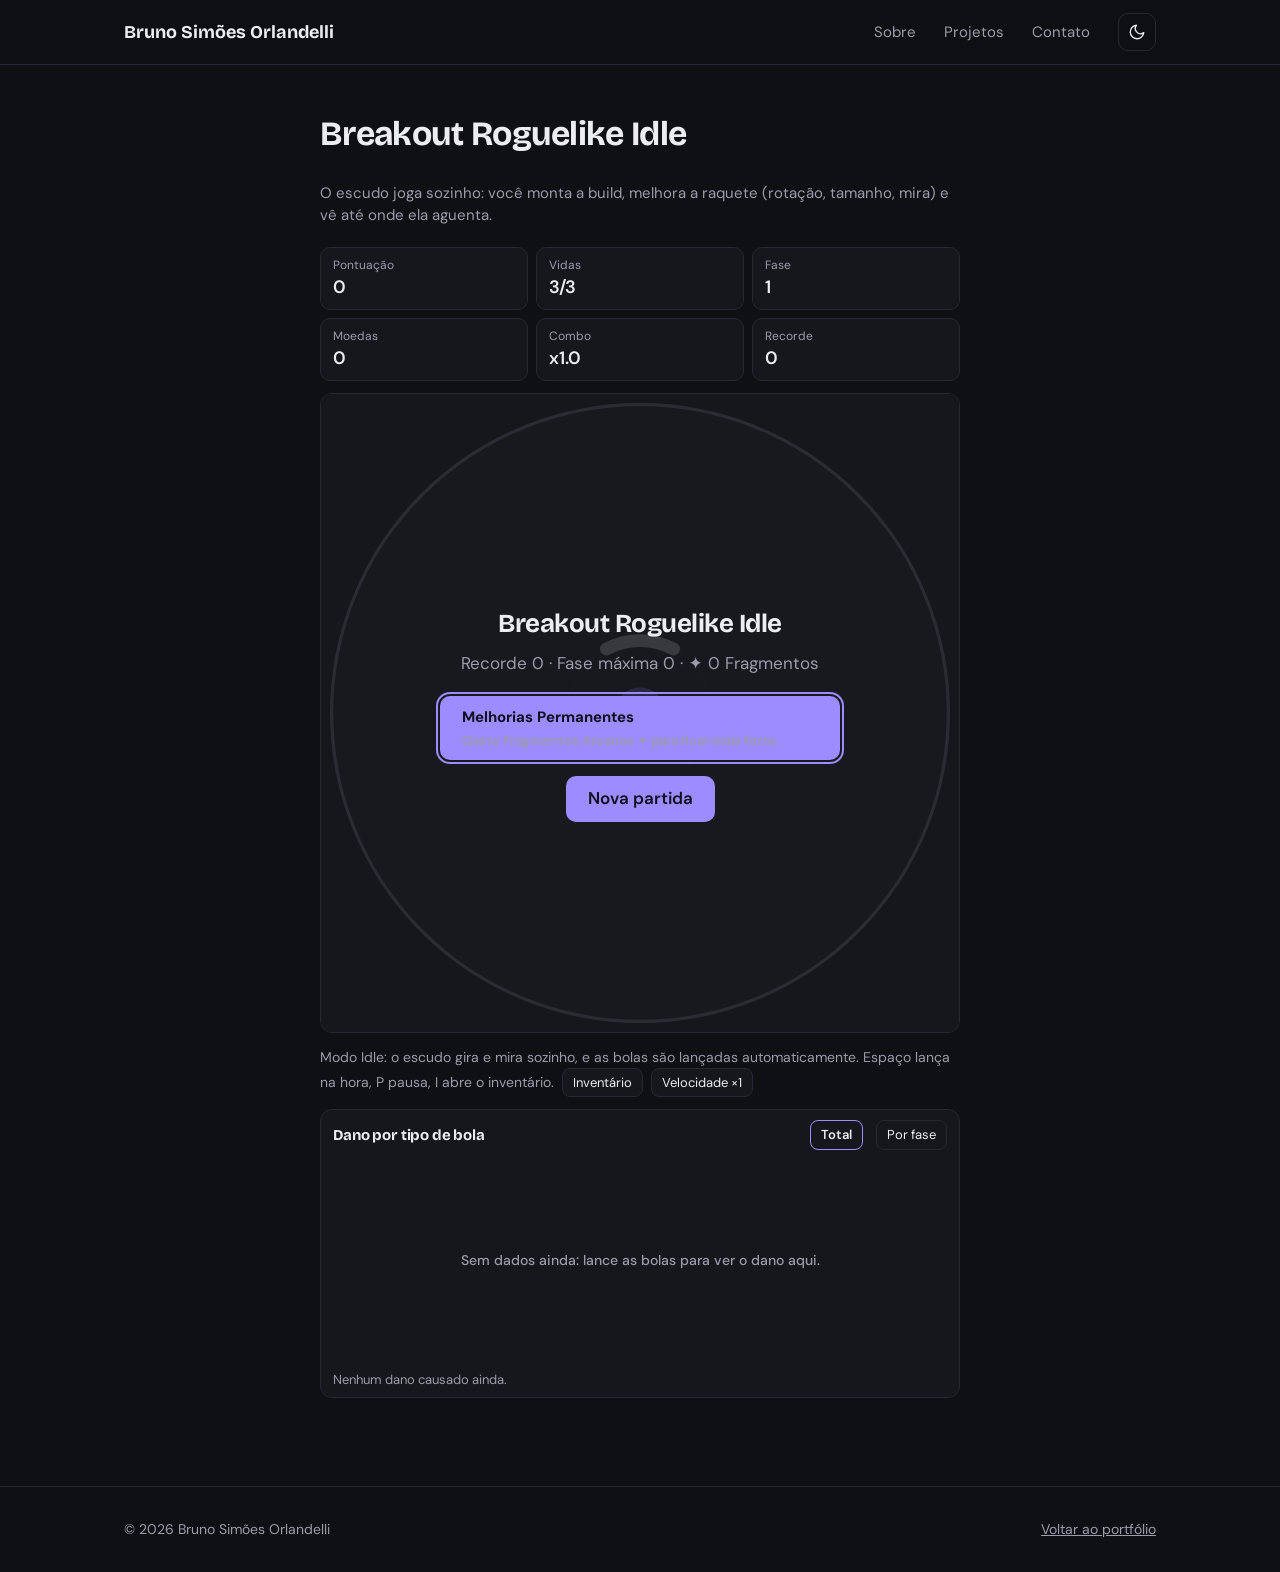
==== commit 6164e22b: "Convert Breakout into an idle arena roguelike Rework gameplay around a circular arena with an automa" ====
--- a/projetos/breakout/index.html
+++ b/projetos/breakout/index.html
@@ -20,14 +20,14 @@
     font-family:var(--body);
     line-height: 1.5;
   }
-  main { width: min(520px, 100% - 32px); margin: 0 auto; padding: 20px 0 40px; }
+  main { width: min(640px, 100% - 32px); margin: 0 auto; padding: 20px 0 40px; }
   .sub { margin: 0 0 20px; color: var(--muted); font-size: 15px; }
   dl.stats { display: grid; grid-template-columns: repeat(3, 1fr); gap: 8px; margin: 0 0 12px; }
   dl.stats div { background: var(--surface); border: 1px solid var(--line); border-radius: 10px; padding: 8px 12px; }
   dl.stats dt { font-size: 12px; color: var(--muted); }
   dl.stats dd { margin: 0; font-size: 18px; font-weight: 600; font-variant-numeric: tabular-nums; }
   .stage { position: relative; border: 1px solid var(--line); border-radius: 12px; overflow: hidden; background: var(--surface); }
-  canvas { display: block; width: 100%; aspect-ratio: 4 / 5; touch-action: none; cursor: none; }
+  canvas { display: block; width: 100%; aspect-ratio: 1 / 1; touch-action: none; cursor: default; }
   .overlay {
     position: absolute; inset: 0; display: flex; flex-direction: column; align-items: center; justify-content: center;
     gap: 8px; padding: 20px; text-align: center; overflow-y: auto; justify-content: safe center;
@@ -51,6 +51,12 @@
   .overlay:has(.cards:empty) .cards { display: none; }
   .tool { font: inherit; font-size: 13px; color: var(--text); background: var(--surface); border: 1px solid var(--line); border-radius: 8px; padding: 4px 10px; cursor: pointer; margin-left: 8px; }
   .hint { margin: 14px 0 0; color: var(--muted); font-size: 14px; }
+  .chart { margin-top: 12px; background: var(--surface); border: 1px solid var(--line); border-radius: 12px; padding: 10px 12px 8px; }
+  .chart-head { display: flex; align-items: center; justify-content: space-between; gap: 8px; flex-wrap: wrap; }
+  .chart h2 { margin: 0; font-size: 15px; font-family: var(--head); letter-spacing: -.01em; }
+  .chart .tool[aria-pressed="true"] { border-color: var(--accent); font-weight: 600; }
+  .chart canvas { aspect-ratio: auto; height: 210px; cursor: default; touch-action: auto; margin-top: 6px; }
+  .chart-sum { margin: 4px 0 0; font-size: 13px; color: var(--muted); font-variant-numeric: tabular-nums; }
   .sr-only { position: absolute; width: 1px; height: 1px; overflow: hidden; clip: rect(0 0 0 0); white-space: nowrap; }
   @media (max-width: 380px) { dl.stats dd { font-size: 17px; } dl.stats div { padding: 6px 8px; } }
 </style>
@@ -67,8 +73,8 @@
   </nav>
 </div></header>
 <main>
-  <h1>Breakout Roguelike</h1>
-  <p class="sub">Quebre blocos, monte sua build, derrote chefes e volte mais forte.</p>
+  <h1>Breakout Roguelike Idle</h1>
+  <p class="sub">O escudo joga sozinho: você monta a build, melhora a raquete (rotação, tamanho, mira) e vê até onde ela aguenta.</p>
 
   <dl class="stats">
     <div><dt>Pontuação</dt><dd id="score">0</dd></div>
@@ -89,7 +95,19 @@
     </div>
   </div>
 
-  <p class="hint">Mova a raquete com mouse, toque ou setas. Espaço lança, P pausa, I abre o inventário.<button class="tool" id="inv" type="button">Inventário</button></p>
+  <p class="hint">Modo Idle: o escudo gira e mira sozinho, e as bolas são lançadas automaticamente. Espaço lança na hora, P pausa, I abre o inventário.<button class="tool" id="inv" type="button">Inventário</button><button class="tool" id="speed" type="button" aria-label="Velocidade do jogo">Velocidade ×1</button></p>
+
+  <section class="chart" aria-labelledby="dmg-title">
+    <div class="chart-head">
+      <h2 id="dmg-title">Dano por tipo de bola</h2>
+      <div role="group" aria-label="Modo do gráfico">
+        <button class="tool" type="button" data-view="total" aria-pressed="true">Total</button>
+        <button class="tool" type="button" data-view="phase" aria-pressed="false">Por fase</button>
+      </div>
+    </div>
+    <canvas id="dmg" role="img" aria-label="Gráfico de dano por tipo de bola"></canvas>
+    <p class="chart-sum" id="dmg-sum"></p>
+  </section>
   <p class="sr-only" id="status" aria-live="polite"></p>
   <noscript>Este jogo precisa de JavaScript para funcionar.</noscript>
 </main>
@@ -99,9 +117,11 @@
   'use strict';
 
   /* ================= Constantes e utilitários ================= */
-  const W = 480, H = 600, STEP = 1 / 240, BR = 6;
-  const PAD = { w: 84, h: 12, y: H - 36, speed: 560 };
-  const BK = { cols: 10, h: 20, gap: 4, side: 20, top: 64 };
+  const W = 600, H = 600, STEP = 1 / 240, BR = 6, TAU = Math.PI * 2;
+  const CX = W / 2, CY = H / 2, RW = 290, CR = 24, PR = 62, RB = 270, SEG = 84; // parede externa, núcleo, órbita do escudo, borda externa dos blocos, largura-alvo dos blocos
+  const PAD = { w: 60, h: 12 }; // largura base da raquete (px de arco); melhorada por itens e melhorias permanentes
+  const BK = { h: 18, gap: 3 };
+  const AI0 = { rot: 1.4, aim: .65, react: .38 }; // raquete automática sem upgrades: giro (rad/s), erro máx. de mira (rad), atraso de decisão (s)
   const HUES = [356, 22, 44, 150, 200, 262];
   const FONT = '"DM Sans", system-ui, sans-serif';
   // Fases 1-3 mantêm os layouts do jogo original ('#' bloco, dígito = resistência, '.' vazio)
@@ -117,7 +137,8 @@
   const reduceMotion = window.matchMedia('(prefers-reduced-motion: reduce)').matches;
   const clamp = (v, a, b) => Math.max(a, Math.min(b, v));
   const pick = a => a[Math.random() * a.length | 0];
-  const dist = (a, b) => Math.hypot(a.x + a.w / 2 - b.x - b.w / 2, a.y + a.h / 2 - b.y - b.h / 2);
+  const dist = (a, b) => Math.hypot(a.cx - b.cx, a.cy - b.cy);
+  const angDiff = (a, b) => ((a - b + Math.PI) % TAU + TAU) % TAU - Math.PI;
   const store = {
     get(k) { try { return localStorage.getItem(k); } catch { return null; } },
     set(k, v) { try { localStorage.setItem(k, v); } catch { /* sem armazenamento */ } },
@@ -132,14 +153,17 @@
   };
   const ITEMS = {};
   const def = (id, t, r, max, n, d) => { ITEMS[id] = { id, t, r, max, n, d }; };
-  const TYPE = { ball: 'Bola', up: 'Upgrade', art: 'Artefato' };
+  const TYPE = { ball: 'Bola', up: 'Upgrade', pad: 'Raquete', art: 'Artefato' };
   def('fire', 'ball', 1, 5, 'Bola de Fogo', 'Incendeia blocos (dano contínuo). Derrete gelo: dano extra.');
   def('elec', 'ball', 1, 5, 'Bola Elétrica', 'Raios saltam para blocos próximos. Níveis pares: +1 alvo.');
   def('toxic', 'ball', 1, 5, 'Bola Tóxica', 'Acumula veneno (até 6) que corrói blocos.');
   def('ice', 'ball', 1, 5, 'Bola Congelante', 'Congela blocos: recebem +50% de dano.');
   def('sniper', 'ball', 2, 5, 'Bola Sniper', 'Rápida, dano ×2, atravessa blocos até tocar a raquete.');
   def('dmg', 'up', 0, 5, 'Afiar', '+35% de dano de todas as bolas.');
-  def('wide', 'up', 0, 5, 'Raquete Larga', '+12% de largura da raquete.');
+  def('wide', 'pad', 0, 5, 'Raquete Larga', '+12% de largura da raquete.');
+  def('spin', 'pad', 0, 6, 'Servo Ágil', '+18% de velocidade de rotação da raquete.');
+  def('focus', 'pad', 1, 5, 'Mira Precisa', 'A raquete erra menos a mira (−25%) e reage mais rápido (−18%).');
+  def('orbit', 'pad', 2, 2, 'Escudos Orbitais', '+1 raquete, igualmente espaçada ao redor do núcleo.');
   def('slow', 'up', 0, 4, 'Lastro', '−6% de velocidade das bolas.');
   def('luck', 'up', 0, 5, 'Trevo', '+15% de moedas.');
   def('heart', 'up', 1, 4, 'Coração', '+1 vida máxima e cura 1.');
@@ -163,8 +187,17 @@
     dmg: { n: 'Lâmina Arcana', d: '+8% de dano', max: 5, cost: l => 8 + l * 6 },
     shop: { n: 'Barganha', d: '−5% nos preços da loja', max: 5, cost: l => 7 + l * 5 },
     frag: { n: 'Ressonância', d: '+15% de fragmentos', max: 4, cost: l => 10 + l * 8 },
+    rot: { n: 'Servos Rúnicos', d: '+8% de velocidade de rotação da raquete', max: 5, cost: l => 6 + l * 5 },
+    aim: { n: 'Olhar Aguçado', d: 'Mira e reflexos da raquete melhores (≈ −13% de erro por nível)', max: 4, cost: l => 8 + l * 6 },
     start: { n: 'Bolsa de Brasas', d: 'Começa com Bola de Fogo', max: 1, cost: () => 25 }
   };
+  // Dificuldade: a vida dos inimigos cresce de forma EXPONENCIAL por fase (fase 1 = ×1).
+  // Ajuste DIFF.grow para calibrar: 1.2 → ×2,1 na fase 5 · ×5,2 na 10 · ×32 na 20 · ×197 na 30.
+  const DIFF = { grow: 1.2 };
+  const hpMul = L => Math.pow(DIFF.grow, L - 1);
+  const fxMul = L => Math.sqrt(hpMul(L));                 // dano fixo (DoT, explosões) acompanha só a raiz, para não ficar irrelevante
+  const hpScale = (base, L = s.lv) => Math.max(1, Math.round(base * hpMul(L)));
+  const fmt = n => n >= 1e6 ? (n / 1e6).toFixed(1) + 'M' : n >= 1e4 ? Math.round(n / 1e3) + 'k' : n >= 1e3 ? (n / 1e3).toFixed(1) + 'k' : String(n);
   const BOSS = [{ n: 'Sentinela', c: '#e5484d', m: 'spawn' }, { n: 'Prisma', c: '#a855f7', m: 'shoot' }, { n: 'Hidra', c: '#22a559', m: 'regen' }];
   const MODN = { fast: 'Veloz', armor: 'Blindada', drop: 'Descendente', rich: 'Rica' };
 
@@ -182,9 +215,8 @@
   const ml = id => Save.d.up[id] || 0;
 
   /* ================= Estado da partida ================= */
-  const s = { mode: 'screen', res: 'ready', px: W / 2, inv: {}, balls: [], bricks: [], particles: [], fx: [], shots: [], mods: [], boss: null,
-    score: 0, coins: 0, lives: 3, maxLives: 3, lv: 1, combo: 0, kills: 0, bosses: 0, lk: 0, cleared: 0, total: 1, shield: 0, stun: 0, time: 0, dropT: 9, stock: [], rr: 0, ev: null };
-  const keys = { left: false, right: false };
+  const s = { mode: 'screen', res: 'ready', pa: -Math.PI / 2, inv: {}, balls: [], bricks: [], particles: [], fx: [], shots: [], mods: [], boss: null,
+    aiT: 0, aiTarget: null, launchT: 2, dm: {}, dmLv: {}, hist: [], score: 0, coins: 0, lives: 3, maxLives: 3, lv: 1, combo: 0, kills: 0, bosses: 0, lk: 0, cleared: 0, total: 1, shield: 0, stun: 0, time: 0, dropT: 9, stock: [], rr: 0, ev: null };
   let theme = {}, acc = 0, last = 0, S = {};
   const I = id => s.inv[id] || 0;
   const hasMod = m => s.mods.includes(m);
@@ -195,6 +227,10 @@
     S.spd = Math.pow(.94, I('slow'));
     S.coin = 1 + .15 * I('luck');
     S.crit = .1 * I('crit');
+    S.rot = AI0.rot * (1 + .18 * I('spin')) * (1 + .08 * ml('rot')); // rad/s
+    S.prec = I('focus') + .5 * ml('aim');
+    S.aim = AI0.aim * Math.pow(.75, S.prec);                           // erro máximo de mira (rad)
+    S.react = AI0.react * Math.pow(.82, S.prec);                          // intervalo entre decisões da raquete (s)
     s.maxLives = 3 + ml('hp') + I('heart');
   }
   const padW = () => S.pad * (s.stun > 0 ? .6 : 1);
@@ -244,7 +280,7 @@
     const run = Save.getRun(), c = [];
     if (run) c.push({ cls: '#4aa3ff', fn: continueRun, html: `<b>Continuar partida</b><span>Fase ${run.lv + 1} · ${run.score} pts · ${run.coins} moedas</span>` });
     c.push({ cls: '#b36bff', fn: metaScreen, html: '<b>Melhorias Permanentes</b><span>Gaste Fragmentos Arcanos ✦ para ficar mais forte.</span>' });
-    screen('Breakout Roguelike', `Recorde ${Save.d.best} · Fase máxima ${Save.d.bestLv} · ✦ ${Save.d.frag} Fragmentos`, c, { l: 'Nova partida', fn: newRun });
+    screen('Breakout Roguelike Idle', `Recorde ${Save.d.best} · Fase máxima ${Save.d.bestLv} · ✦ ${Save.d.frag} Fragmentos`, c, { l: 'Nova partida', fn: newRun });
   }
   function metaScreen() {
     const c = Object.entries(META).map(([id, m]) => {
@@ -266,7 +302,7 @@
     const items = Object.values(ITEMS).filter(i => I(i.id)).sort((a, b) => b.r - a.r);
     const c = items.map(i => ({ cls: i.r, html: `<b style="color:${RAR[i.r].c}">${i.n}</b><small>${RAR[i.r].n} · ${TYPE[i.t]} · Nv ${I(i.id)}/${i.max}</small><span>${i.d}</span>` }));
     if (!c.length) c.push({ html: '<span>Nenhum item ainda. Conclua fases para ganhar recompensas.</span>' });
-    screen('Inventário', `Dano ×${S.dmg.toFixed(2)} · Raquete ${Math.round(S.pad)}px · Crítico ${Math.round(S.crit * 100)}% · Escudo ${s.shield}`, c, { l: 'Continuar', fn: togglePause }, 'paused');
+    screen('Inventário', `Dano ×${S.dmg.toFixed(2)} · Raquete ${Math.round(S.pad)}px ×${1 + I('orbit')} · Rotação ${Math.round(S.rot * 57.3)}°/s · Mira ±${Math.round(S.aim * 57.3)}° · Crítico ${Math.round(S.crit * 100)}% · Escudo ${s.shield}`, c, { l: 'Continuar', fn: togglePause }, 'paused');
   }
 
   /* ---- Recompensas, loja, eventos ---- */
@@ -321,13 +357,14 @@
     (r, c, R) => r === 0 || r === R - 1 || c === 0, (r, c, R, n) => n, (r, c) => c + r > 1 && c + r < 7];
 
   function startLevel() {
-    const L = s.lv, boss = L % 5 === 0, bw = (W - BK.side * 2 - BK.gap * (BK.cols - 1)) / BK.cols;
+    const L = s.lv, boss = L % 5 === 0;
+    s.dmLv = {}; chart.dirty = true;
     s.bricks = []; s.boss = null; s.mods = []; s.particles = []; s.fx = []; s.shots = []; s.ev = null;
     if (!boss && L >= 3) { const m = Object.keys(MODN).sort(() => Math.random() - .5); s.mods = m.slice(0, L >= 8 ? 2 : Math.random() < .5 ? 1 : 0); }
     let rows;
     if (L <= 3) rows = LEVELS[L - 1];
     else {
-      const R = boss ? 3 : Math.min(9, 4 + (L / 2 | 0)), pat = pick(PATS), nz = Array.from({ length: R }, () => Array.from({ length: 5 }, () => Math.random() < .75));
+      const R = boss ? 3 : Math.min(7, 4 + (L / 2 | 0)), pat = pick(PATS), nz = Array.from({ length: R }, () => Array.from({ length: 5 }, () => Math.random() < .75));
       rows = [];
       for (let r = 0; r < R; r++) {
         let row = '';
@@ -341,59 +378,69 @@
       }
     }
     if (!/[1-9xg]/.test(rows.join(''))) rows = ['##########', '##########'];
-    const y0 = BK.top + (boss ? 56 : 0);
-    rows.forEach((row, r) => [...row].forEach((ch, c) => {
-      if (ch === '.') return;
-      const kind = 'sxg'.includes(ch) ? ch : 'n', hp = /\d/.test(ch) ? +ch : kind === 'x' || kind === 'g' ? 2 : 1;
-      s.bricks.push(mkBrick(BK.side + c * (bw + BK.gap), y0 + r * (BK.h + BK.gap), bw, hp, r, kind));
-    }));
+    const y0 = boss ? 56 : 0; // cada linha do layout vira um anel; a linha 0 é a mais distante do núcleo
+    rows.forEach((row, r) => {
+      const r1 = RB - y0 - r * (BK.h + BK.gap), n = segs(r1);
+      for (let c = 0; c < n; c++) {
+        const ch = row[Math.floor(c * row.length / n)];
+        if (ch === '.') continue;
+        const kind = 'sxg'.includes(ch) ? ch : 'n', tier = /\d/.test(ch) ? +ch : kind === 'x' || kind === 'g' ? 2 : 1;
+        s.bricks.push(mkBrick(r1, -Math.PI / 2 + c * TAU / n, -Math.PI / 2 + (c + 1) * TAU / n, hpScale(tier), r, kind, undefined, tier));
+      }
+    });
     if (boss) {
-      const B = BOSS[((L / 5 - 1) % 3) | 0], hp = 40 + L * 7;
-      s.boss = { ...mkBrick(W / 2 - 55, BK.top, 110, hp, 0, 'b'), h: 34, value: 400 + L * 20, vx: 70, mech: B.m, bn: B.n, col: B.c, t: 0 };
+      const B = BOSS[((L / 5 - 1) % 3) | 0], tier = 40 + L * 7, hp = Math.round(tier * hpMul(L));
+      s.boss = { ...mkBrick(RB, -Math.PI / 2 - .22, -Math.PI / 2 + .22, hp, 0, 'b', 34, tier), value: 400 + L * 20, va: .28, mech: B.m, bn: B.n, col: B.c, t: 0 };
       s.bricks.push(s.boss);
     }
     s.total = Math.max(1, s.bricks.filter(k => k.kind !== 's').length); s.cleared = 0; s.lk = 0; s.combo = 0; s.stun = 0; s.dropT = 9;
-    s.shield = I('shield'); s.bw = bw;
+    s.shield = I('shield');
     mkBalls(); s.mode = 'ready'; hide(); hud();
-    say(`Fase ${L}${boss ? ', chefe ' + s.boss.bn : ''}. Toque ou pressione Espaço para lançar.`);
-  }
-  function mkBrick(x, y, w, hp, row, kind) {
-    return { x, y, w, h: BK.h, hp, maxHp: hp, row, kind, value: Math.max(10, 40 - row * 5) * hp, burn: 0, pois: 0, poisT: 0, frz: 0, tk: .5, hit: 0, fl: 0, dead: false };
-  }
-  function spawnRow(n, hp) { // chefes: reforços na primeira linha livre abaixo do chefe
-    const y = BK.top + 56;
-    for (let i = 0; i < n && s.bricks.length < 60; i++) {
-      const x = BK.side + (Math.random() * BK.cols | 0) * (s.bw + BK.gap);
-      if (s.bricks.some(k => Math.abs(k.x - x) < 1 && Math.abs(k.y - y) < 1)) continue;
-      s.bricks.push(mkBrick(x, y, s.bw, hp, 1, 'n')); s.total++;
+    s.launchT = 2.2; s.aiTarget = null;
+    say(`Fase ${L}${boss ? ', chefe ' + s.boss.bn : ''}. Lançamento automático em instantes.`);
+  }
+  const segs = r1 => Math.max(10, Math.round(TAU * (r1 - BK.h / 2) / SEG));
+  function place(k) { const rm = (k.r0 + k.r1) / 2, am = (k.a0 + k.a1) / 2; k.cx = CX + rm * Math.cos(am); k.cy = CY + rm * Math.sin(am); }
+  function mkBrick(r1, a0, a1, hp, row, kind, th = BK.h, tier = hp) { // bloco = setor de anel (r0..r1, a0..a1)
+    const g = BK.gap / 2 / (r1 - th / 2);
+    const k = { r0: r1 - th, r1, a0: a0 + g, a1: a1 - g, hp, maxHp: hp, tier, row, kind, value: Math.round(Math.max(10, 40 - row * 5) * tier * (1 + .25 * (s.lv - 1))), burn: 0, pois: 0, poisT: 0, frz: 0, tk: .5, hit: 0, fl: 0, dead: false };
+    place(k); return k;
+  }
+  function spawnRow(n, hp) { // chefes: reforços no primeiro anel livre abaixo do chefe
+    const r1 = RB - 56, m = segs(r1);
+    for (let i = 0; i < n && s.bricks.length < 160; i++) {
+      const c = Math.random() * m | 0, a0 = -Math.PI / 2 + c * TAU / m, ac = a0 + Math.PI / m;
+      if (s.bricks.some(k => Math.abs(k.r1 - r1) < 1 && Math.abs(Math.sin(((k.a0 + k.a1) / 2 - ac) / 2)) < .02)) continue;
+      s.bricks.push(mkBrick(r1, a0, a0 + TAU / m, hpScale(hp), 1, 'n', undefined, hp)); s.total++;
     }
   }
 
   /* ================= Bolas ================= */
   function mkBalls() {
     const t = ['basic', ...Object.keys(BT).filter(k => k !== 'basic' && I(k)), ...Array(I('extra')).fill('basic')].slice(0, 6);
-    s.balls = t.map((type, i) => ({ type, lv: Math.max(1, I(type)), x: s.px, y: PAD.y - BR - 1, vx: 0, vy: 0, trail: [], pierce: 0, ign: null, off: (i - (t.length - 1) / 2) * 15 }));
+    s.balls = t.map((type, i) => ({ type, lv: Math.max(1, I(type)), x: CX, y: CY, vx: 0, vy: 0, trail: [], pierce: 0, ign: null, off: (i - (t.length - 1) / 2) * 15 }));
   }
   const pmax = b => b.type === 'sniper' ? b.lv : 0;
   const spd = b => Math.min(640, 300 + s.lv * 10 + Math.min(1, s.cleared / s.total) * 70) * S.spd * BT[b.type].sp * (hasMod('fast') ? 1.15 : 1);
   function applySpeed() { for (const b of s.balls) { const m = Math.hypot(b.vx, b.vy); if (m > 0) { b.vx *= spd(b) / m; b.vy *= spd(b) / m; } } }
-  function launch() {
+  function launch() { // as bolas saem radialmente, para fora do escudo
     const n = s.balls.length;
     s.balls.forEach((b, i) => {
-      const a = Math.random() * .4 - .2 + (i - (n - 1) / 2) * .12;
-      b.vx = spd(b) * Math.sin(a); b.vy = -spd(b) * Math.cos(a); b.pierce = pmax(b);
+      const a = Math.atan2(b.y - CY, b.x - CX) + Math.random() * .4 - .2 + (i - (n - 1) / 2) * .12;
+      b.vx = spd(b) * Math.cos(a); b.vy = spd(b) * Math.sin(a); b.pierce = pmax(b);
     });
     acc = 0; s.mode = 'playing'; say('');
   }
 
   /* ================= Combate: dano, efeitos de bola, destruição ================= */
-  function dmgBrick(k, d) {
+  function dmgBrick(k, d, src = 'basic') { // src: origem do dano, para o gráfico (id de bola ou 'boom')
     if (k.dead || k.kind === 's') return;
+    track(src, Math.min(d, Math.max(0, k.hp))); // conta só o dano efetivo (sem excesso)
     k.hp -= d; k.hit = s.time; k.fl = .1;
     if (k.hp <= .01) destroy(k);
   }
   function near(k, r) { return s.bricks.filter(o => o !== k && !o.dead && o.kind !== 's' && dist(o, k) < r); }
-  function aoe(k, r, d) { near(k, r).forEach(o => dmgBrick(o, d)); }
+  function aoe(k, r, d) { near(k, r).forEach(o => dmgBrick(o, d, 'boom')); }
 
   function hit(b, k) { // aplica o efeito da bola; todos os efeitos são aditivos e usam dmgBrick (sem reentrância de efeitos de bola)
     if (k.kind === 's') return;
@@ -401,17 +448,17 @@
     const ty = b.type, L = b.lv;
     let d = S.dmg * BT[ty].dmg * (1 + .02 * I('berserk') * Math.min(40, s.lk));
     if (Math.random() < S.crit) d *= 2.5;
-    if (k.frz > 0) { d *= 1.5 + .5 * I('shatter'); if (ty === 'fire') { d += 1 + L; k.frz = 0; } }
+    if (k.frz > 0) { d *= 1.5 + .5 * I('shatter'); if (ty === 'fire') { d += (1 + L) * fxMul(s.lv); k.frz = 0; } }
     if (ty === 'fire') k.burn = 2 + .5 * L + 1.5 * I('ember');
     else if (ty === 'toxic') { k.pois = Math.min(6, k.pois + 1 + (L > 2 ? 1 : 0)); k.poisT = 4; }
     else if (ty === 'ice') k.frz = (k.boss ? .8 : 1.4) + .3 * L;
     else if (ty === 'elec') {
       near(k, 130).sort((a, c) => dist(a, k) - dist(c, k)).slice(0, 2 + I('conduit') + (L >> 1)).forEach(o => {
-        s.fx.push({ x1: k.x + k.w / 2, y1: k.y + k.h / 2, x2: o.x + o.w / 2, y2: o.y + o.h / 2, life: .15 });
-        dmgBrick(o, d * .55 * (o.frz > 0 ? 1.5 : 1));
+        s.fx.push({ x1: k.cx, y1: k.cy, x2: o.cx, y2: o.cy, life: .15 });
+        dmgBrick(o, d * .55 * (o.frz > 0 ? 1.5 : 1), ty);
       });
     }
-    dmgBrick(k, d);
+    dmgBrick(k, d, ty);
     hud();
   }
   function destroy(k) {
@@ -421,11 +468,11 @@
     s.cleared++; s.kills++; s.lk++;
     const m = comboMul();
     s.score += Math.round(k.value * m);
-    const base = (1 + (k.kind === 'g' ? 4 : 0) + Math.floor(k.maxHp / 3) + I('midas') * (k.kind === 'g' ? 3 : 1)) * (hasMod('rich') ? 2 : 1);
+    const base = (1 + (k.kind === 'g' ? 4 : 0) + Math.floor(k.tier / 3) + I('midas') * (k.kind === 'g' ? 3 : 1)) * (hasMod('rich') ? 2 : 1);
     s.coins += Math.max(1, Math.round(base * S.coin * (1 + .03 * s.combo * I('metro'))));
     burst(k);
-    if (k.kind === 'x') aoe(k, 80, 2 + s.lv * .3);
-    if (Math.random() < .08 * I('fuse')) aoe(k, 60, 2);
+    if (k.kind === 'x') aoe(k, 80, (2 + s.lv * .3) * fxMul(s.lv));
+    if (Math.random() < .08 * I('fuse')) aoe(k, 60, 2 * fxMul(s.lv));
     if (k.burn > 0 && I('ember')) near(k, 80).forEach(o => { o.burn = Math.max(o.burn, 2); });
     if (k.pois > 0 && I('venom')) near(k, 90).forEach(o => { o.pois = Math.min(6, o.pois + 1 + I('venom')); o.poisT = 4; });
     if (k.boss) { // chefe derrotado: limpa reforços
@@ -443,7 +490,7 @@
       if (k.burn > 0) k.burn -= dt;
       if (k.burn > 0 || k.pois > 0) {
         k.tk -= dt;
-        if (k.tk <= 0) { k.tk += .5; if (k.burn > 0) dmgBrick(k, .4 * S.dmg); if (k.pois > 0) dmgBrick(k, .25 * k.pois * S.dmg); }
+        if (k.tk <= 0) { k.tk += .5; if (k.burn > 0) dmgBrick(k, .4 * S.dmg * fxMul(s.lv), 'fire'); if (k.pois > 0) dmgBrick(k, .25 * k.pois * S.dmg * fxMul(s.lv), 'toxic'); }
       }
     }
   }
@@ -456,24 +503,28 @@
     const B = s.boss;
     if (B && !B.dead) {
       const f = (B.frz > 0 ? .3 : 1) * (B.hp < B.maxHp * .35 ? 1.5 : 1);
-      B.x += B.vx * dt * f; B.t += dt * f;
-      if (B.x < 8) { B.x = 8; B.vx = Math.abs(B.vx); } else if (B.x + B.w > W - 8) { B.x = W - 8 - B.w; B.vx = -Math.abs(B.vx); }
+      B.a0 += B.va * dt * f; B.a1 += B.va * dt * f; place(B); B.t += dt * f; // o chefe orbita a arena
       if (B.mech === 'spawn' && B.t > 7) { B.t = 0; spawnRow(5, 1 + (s.lv / 6 | 0)); }
-      else if (B.mech === 'shoot' && B.t > 2.2) { B.t = 0; s.shots.push({ x: B.x + B.w / 2, y: B.y + B.h, vy: 190 }); }
+      else if (B.mech === 'shoot' && B.t > 2.2) { B.t = 0; { const dx = CX - B.cx, dy = CY - B.cy, m = Math.hypot(dx, dy) || 1; s.shots.push({ x: B.cx, y: B.cy, vx: dx / m * 190, vy: dy / m * 190 }); } }
       else if (B.mech === 'regen') {
-        if (s.time - B.hit > 4) B.hp = Math.min(B.maxHp, B.hp + 3 * f * dt);
+        if (s.time - B.hit > 4) B.hp = Math.min(B.maxHp, B.hp + 3 * f * dt * fxMul(s.lv));
         if (B.t > 9) { B.t = 0; spawnRow(3, 2 + (s.lv / 6 | 0)); }
       }
     }
     for (let i = s.shots.length - 1; i >= 0; i--) {
-      const p = s.shots[i]; p.y += p.vy * dt;
-      if (p.y >= PAD.y && p.y < PAD.y + PAD.h + 8 && Math.abs(p.x - s.px) < padW() / 2 + 4) { s.stun = 3; s.combo = 0; s.shots.splice(i, 1); hud(); say('Raquete atordoada!'); }
-      else if (p.y > H) s.shots.splice(i, 1);
-    }
-    if (hasMod('drop') && (s.dropT -= dt) <= 0) { // modificador Descendente
+      const p = s.shots[i]; p.x += p.vx * dt; p.y += p.vy * dt;
+      const d = Math.hypot(p.x - CX, p.y - CY);
+      if (d <= PR + PAD.h + 4 && d >= PR - 4 && Math.abs(padOff(Math.atan2(p.y - CY, p.x - CX))) < padW() / 2 / PR + .05) { s.stun = 3; s.combo = 0; s.shots.splice(i, 1); hud(); say('Escudo atordoado!'); }
+      else if (d < CR) s.shots.splice(i, 1);
+    }
+    if (hasMod('drop') && (s.dropT -= dt) <= 0) { // modificador Descendente: blocos avançam em direção ao núcleo
       s.dropT = 9;
-      s.bricks.forEach(k => { if (k.frz <= 0) k.y += 10; });
-      if (s.bricks.some(k => k.y + k.h > PAD.y - 60)) { s.bricks.forEach(k => { k.y -= 40; }); loseLife(); }
+      s.bricks.forEach(k => { if (k.frz <= 0) { k.r0 -= 6; k.r1 -= 6; place(k); } });
+      if (s.bricks.some(k => k.r0 < PR + PAD.h + 30)) {
+        const sh = Math.min(40, RB - Math.max(...s.bricks.map(k => k.r1)));
+        if (sh > 0) s.bricks.forEach(k => { k.r0 += sh; k.r1 += sh; place(k); });
+        loseLife();
+      }
     }
     for (let i = s.fx.length - 1; i >= 0; i--) if ((s.fx[i].life -= dt) <= 0) s.fx.splice(i, 1);
   }
@@ -481,33 +532,78 @@
   /* ================= Física ================= */
   function moveBall(b, dt) {
     b.x += b.vx * dt; b.y += b.vy * dt;
-    if (b.x < BR) { b.x = BR; b.vx = Math.abs(b.vx); } else if (b.x > W - BR) { b.x = W - BR; b.vx = -Math.abs(b.vx); }
-    if (b.y < BR) { b.y = BR; b.vy = Math.abs(b.vy); }
-    const half = padW() / 2;
-    if (b.vy > 0 && b.y + BR >= PAD.y && b.y - BR <= PAD.y + PAD.h && b.x >= s.px - half - BR && b.x <= s.px + half + BR) {
-      const ang = clamp((b.x - s.px) / half, -1, 1) * (Math.PI / 3), sp = spd(b);
-      b.vx = sp * Math.sin(ang); b.vy = -sp * Math.cos(ang); b.y = PAD.y - BR;
-      b.pierce = pmax(b); b.ign = null; s.combo = 0; hud();
-      if (s.balls.length < 8 && Math.random() < .12 * I('twin')) s.balls.push({ ...b, trail: [], vx: -b.vx, off: 0 });
-    }
-    for (const k of s.bricks) {
-      const cx = clamp(b.x, k.x, k.x + k.w), cy = clamp(b.y, k.y, k.y + k.h), dx = b.x - cx, dy = b.y - cy;
-      const over = dx * dx + dy * dy <= BR * BR;
+    let dx = b.x - CX, dy = b.y - CY, d = Math.hypot(dx, dy) || 1;
+    if (d + BR > RW) { // parede circular externa
+      const nx = -dx / d, ny = -dy / d, vn = b.vx * nx + b.vy * ny;
+      if (vn < 0) { b.vx -= 2 * vn * nx; b.vy -= 2 * vn * ny; }
+      b.x = CX + dx * (RW - BR) / d; b.y = CY + dy * (RW - BR) / d; dx = b.x - CX; dy = b.y - CY; d = RW - BR;
+    }
+    const th = Math.atan2(dy, dx), half = padW() / 2 / PR, off = padOff(th);
+    if (b.vx * dx + b.vy * dy < 0 && d - BR <= PR + PAD.h && d + BR >= PR && Math.abs(off) <= half + BR / PR) { // escudo em arco
+      const a = th + clamp(off / half, -1, 1) * (Math.PI / 3), sp = spd(b), rr = PR + PAD.h + BR;
+      b.vx = sp * Math.cos(a); b.vy = sp * Math.sin(a); b.x = CX + Math.cos(th) * rr; b.y = CY + Math.sin(th) * rr;
+      b.pierce = pmax(b); b.ign = null; b.ae = Math.random() * 2 - 1; s.combo = 0; hud();
+      if (s.balls.length < 8 && Math.random() < .12 * I('twin')) { const a2 = 2 * th - a; s.balls.push({ ...b, ae: Math.random() * 2 - 1, trail: [], vx: sp * Math.cos(a2), vy: sp * Math.sin(a2), off: 0 }); }
+    }
+    for (const k of s.bricks) { // colisão círculo × setor de anel
+      const rx = b.x - CX, ry = b.y - CY, rd = Math.hypot(rx, ry), ang = Math.atan2(ry, rx);
+      let px, py;
+      if ((((ang - k.a0) % TAU) + TAU) % TAU <= k.a1 - k.a0) { const q = clamp(rd, k.r0, k.r1); px = CX + Math.cos(ang) * q; py = CY + Math.sin(ang) * q; }
+      else {
+        let best = Infinity;
+        for (const ae of [k.a0, k.a1]) {
+          const ux = Math.cos(ae), uy = Math.sin(ae), t = clamp(rx * ux + ry * uy, k.r0, k.r1), qx = CX + ux * t, qy = CY + uy * t, e = (b.x - qx) ** 2 + (b.y - qy) ** 2;
+          if (e < best) { best = e; px = qx; py = qy; }
+        }
+      }
+      const ex = b.x - px, ey = b.y - py, over = ex * ex + ey * ey <= BR * BR;
       if (k === b.ign) { if (!over) b.ign = null; continue; }
       if (!over) continue;
       if (b.pierce > 0 && k.kind !== 's') { b.pierce--; b.ign = k; } // Sniper atravessa
-      else if (dx === 0 && dy === 0) b.vy = -b.vy;
-      else if (Math.abs(dx) > Math.abs(dy)) { b.vx = dx > 0 ? Math.abs(b.vx) : -Math.abs(b.vx); b.x = cx + Math.sign(dx) * BR; }
-      else { b.vy = dy > 0 ? Math.abs(b.vy) : -Math.abs(b.vy); b.y = cy + Math.sign(dy) * BR; }
+      else {
+        const m = Math.hypot(ex, ey), nx = m > 1e-6 ? ex / m : rx / (rd || 1), ny = m > 1e-6 ? ey / m : ry / (rd || 1), vn = b.vx * nx + b.vy * ny;
+        if (vn < 0) { b.vx -= 2 * vn * nx; b.vy -= 2 * vn * ny; }
+        b.x = px + nx * BR; b.y = py + ny * BR;
+      }
       hit(b, k);
       break; // um bloco por passo evita inverter a direção duas vezes
     }
-    if (b.y - BR > H) {
-      if (s.shield > 0) { s.shield--; b.y = H - BR; b.vy = -Math.abs(b.vy); s.fx.push({ x1: 0, y1: H - 2, x2: W, y2: H - 2, life: .25 }); }
+    dx = b.x - CX; dy = b.y - CY; d = Math.hypot(dx, dy) || 1;
+    if (d - BR <= CR) { // a bola atingiu o núcleo
+      if (s.shield > 0) { s.shield--; const sp = spd(b); b.vx = dx / d * sp; b.vy = dy / d * sp; b.x = CX + dx / d * (CR + BR + 1); b.y = CY + dy / d * (CR + BR + 1); s.fx.push({ ring: true, life: .25 }); }
       else b.dead = true;
     }
   }
+  /* ---- Raquete automática (idle) ---- */
+  function padOff(th) { // deslocamento angular (com sinal) até a raquete mais próxima
+    let best = Infinity; const n = 1 + I('orbit');
+    for (let i = 0; i < n; i++) { const o = angDiff(th, s.pa + i * TAU / n); if (Math.abs(o) < Math.abs(best)) best = o; }
+    return best;
+  }
+  function aiTarget() { // prevê onde cada bola em retorno cruza a órbita do escudo e escolhe a mais urgente
+    const R = PR + PAD.h + BR; let best = null, bs = Infinity, near = null, nd = Infinity;
+    for (const b of s.balls) {
+      if (b.dead) continue;
+      if (b.ae === undefined) b.ae = Math.random() * 2 - 1; // erro de mira fixo por bola (sem tremor)
+      const px = b.x - CX, py = b.y - CY, v2 = b.vx * b.vx + b.vy * b.vy, d = Math.hypot(px, py);
+      if (d < nd) { nd = d; near = b; }
+      const B = px * b.vx + py * b.vy, C = d * d - R * R;
+      if (B >= 0 || v2 < 1 || C <= 0) continue;               // só bolas voltando e ainda fora da órbita
+      const disc = B * B - v2 * C; if (disc < 0) continue;     // trajetória não cruza o escudo
+      const tt = (-B - Math.sqrt(disc)) / v2; if (tt < 0) continue;
+      const ang = Math.atan2(py + b.vy * tt, px + b.vx * tt) + b.ae * S.aim;
+      const slack = tt - Math.abs(padOff(ang)) / S.rot;        // folga = tempo até o impacto − tempo para girar até lá
+      if (slack < bs) { bs = slack; best = ang; }
+    }
+    return best !== null ? best : near ? Math.atan2(near.y - CY, near.x - CX) : null;
+  }
+  function autoPaddle(dt) {
+    if ((s.aiT -= dt) <= 0) { s.aiT = S.react; const a = aiTarget(); if (a !== null) s.aiTarget = a; }
+    if (s.aiTarget === null) return;
+    s.pa += clamp(padOff(s.aiTarget), -S.rot * dt, S.rot * dt);
+  }
   function step(dt) {
+    autoPaddle(dt);
     for (const b of s.balls) moveBall(b, dt);
     if (s.balls.some(b => b.dead)) {
       s.balls = s.balls.filter(b => !b.dead);
@@ -517,10 +613,10 @@
   function loseLife() {
     s.lives--; s.combo = 0; s.stun = 0; s.shots = []; hud();
     if (s.lives <= 0) { runEnd(); return; }
-    s.mode = 'ready'; mkBalls(); say('Você perdeu uma vida. Restam ' + s.lives + '.');
+    s.mode = 'ready'; s.launchT = 1.6; s.aiTarget = null; mkBalls(); say('Você perdeu uma vida. Restam ' + s.lives + '.');
   }
   function clearLevel() {
-    s.mode = 'screen'; s.shots = [];
+    s.mode = 'screen'; s.shots = []; s.hist.push({ lv: s.lv, d: s.dmLv });
     const bonus = 15 + s.lv * 4;
     s.coins += bonus; s.score += 150 * s.lv;
     Save.d.best = Math.max(Save.d.best, s.score); Save.d.bestLv = Math.max(Save.d.bestLv, s.lv); Save.save();
@@ -531,7 +627,7 @@
 
   /* ================= Fluxo ================= */
   function newRun(run) {
-    Object.assign(s, { inv: {}, score: 0, coins: 25 * ml('coin'), lv: 1, kills: 0, bosses: 0, px: W / 2 });
+    Object.assign(s, { inv: {}, dm: {}, dmLv: {}, hist: [], score: 0, coins: 25 * ml('coin'), lv: 1, kills: 0, bosses: 0, pa: -Math.PI / 2 });
     if (ml('start')) s.inv.fire = 1;
     if (run && run.lv) Object.assign(s, run, { lv: run.lv + 1 });
     calc();
@@ -555,7 +651,7 @@
     if (reduceMotion) return;
     for (let i = 0; i < 8; i++) {
       const a = Math.random() * Math.PI * 2, v = 60 + Math.random() * 120, life = .5 + Math.random() * .3;
-      s.particles.push({ x: k.x + k.w / 2, y: k.y + k.h / 2, vx: Math.cos(a) * v, vy: Math.sin(a) * v - 40, life, max: life, size: 3, color: brickColor(k.row) });
+      s.particles.push({ x: k.cx, y: k.cy, vx: Math.cos(a) * v, vy: Math.sin(a) * v - 40, life, max: life, size: 3, color: brickColor(k.row) });
     }
   }
   function stepParticles(dt) {
@@ -565,40 +661,51 @@
       p.vy += 600 * dt; p.x += p.vx * dt; p.y += p.vy * dt;
     }
   }
-  function rr(x, y, w, h, r) {
-    ctx.beginPath(); ctx.moveTo(x + r, y);
-    ctx.arcTo(x + w, y, x + w, y + h, r); ctx.arcTo(x + w, y + h, x, y + h, r); ctx.arcTo(x, y + h, x, y, r); ctx.arcTo(x, y, x + w, y, r);
-    ctx.closePath();
-  }
+  const sect = (k, i = 0) => { // caminho de um setor de anel, com recuo opcional
+    const e = i / ((k.r0 + k.r1) / 2);
+    ctx.beginPath(); ctx.arc(CX, CY, k.r1 - i, k.a0 + e, k.a1 - e); ctx.arc(CX, CY, k.r0 + i, k.a1 - e, k.a0 + e, true); ctx.closePath();
+  };
   function drawBrick(k) {
     ctx.fillStyle = k.kind === 's' ? '#6b7280' : k.kind === 'x' ? '#ff8a3d' : k.kind === 'g' ? '#facc15' : k.kind === 'b' ? k.col : brickColor(k.row);
-    rr(k.x, k.y, k.w, k.h, k.kind === 'b' ? 8 : 4); ctx.fill();
-    if (k.frz > 0) { ctx.fillStyle = 'rgba(125,211,252,.6)'; rr(k.x, k.y, k.w, k.h, 4); ctx.fill(); }
-    if (k.fl > 0) { ctx.fillStyle = 'rgba(255,255,255,.55)'; rr(k.x, k.y, k.w, k.h, 4); ctx.fill(); }
-    if (k.burn > 0 || k.pois > 0) { ctx.lineWidth = 2; ctx.strokeStyle = k.burn > 0 ? '#ff4d1a' : '#7ddc3a'; rr(k.x + 1, k.y + 1, k.w - 2, k.h - 2, 3); ctx.stroke(); }
+    sect(k); ctx.fill();
+    if (k.frz > 0) { ctx.fillStyle = 'rgba(125,211,252,.6)'; sect(k); ctx.fill(); }
+    if (k.fl > 0) { ctx.fillStyle = 'rgba(255,255,255,.55)'; sect(k); ctx.fill(); }
+    if (k.burn > 0 || k.pois > 0) { ctx.lineWidth = 2; ctx.strokeStyle = k.burn > 0 ? '#ff4d1a' : '#7ddc3a'; sect(k, 1); ctx.stroke(); }
     else if (k.kind === 'n' && k.maxHp > 1 && k.hp === k.maxHp && k.maxHp < 3) {
-      ctx.lineWidth = 2; ctx.strokeStyle = theme.light ? 'rgba(0,0,0,.55)' : 'rgba(255,255,255,.75)'; rr(k.x + 3, k.y + 3, k.w - 6, k.h - 6, 2); ctx.stroke();
+      ctx.lineWidth = 2; ctx.strokeStyle = theme.light ? 'rgba(0,0,0,.55)' : 'rgba(255,255,255,.75)'; sect(k, 3); ctx.stroke();
     }
     ctx.textAlign = 'center'; ctx.fillStyle = k.kind === 'g' || k.kind === 'x' ? '#2b2100' : '#fff'; ctx.font = `700 11px ${FONT}`;
-    const t = k.kind === 'b' ? k.bn : k.kind === 's' ? '' : (k.kind === 'x' ? '✸' : k.kind === 'g' ? '$' : '') + (k.hp > 1 || k.maxHp > 2 ? Math.ceil(k.hp) : '');
-    if (t) ctx.fillText(t, k.x + k.w / 2, k.y + k.h / 2 + 4);
+    const t = k.kind === 'b' ? k.bn : k.kind === 's' ? '' : (k.kind === 'x' ? '✸' : k.kind === 'g' ? '$' : '') + (k.hp > 1 || k.maxHp > 2 ? fmt(Math.ceil(k.hp)) : '');
+    if (t) ctx.fillText(t, k.cx, k.cy + 4);
   }
   function render() {
     ctx.clearRect(0, 0, W, H); ctx.fillStyle = theme.surface; ctx.fillRect(0, 0, W, H);
+    ctx.fillStyle = theme.light ? 'rgba(0,0,0,.035)' : 'rgba(255,255,255,.05)'; ctx.beginPath(); ctx.arc(CX, CY, RW, 0, TAU); ctx.fill();
+    ctx.lineWidth = 3; ctx.strokeStyle = theme.muted; ctx.stroke(); // parede externa
+    ctx.globalAlpha = .25; ctx.lineWidth = 1; ctx.setLineDash([3, 6]); ctx.beginPath(); ctx.arc(CX, CY, PR + PAD.h / 2, 0, TAU); ctx.stroke(); ctx.setLineDash([]); ctx.globalAlpha = 1; // órbita do escudo
     s.bricks.forEach(drawBrick);
-    if (s.boss && !s.boss.dead) { // barra de vida do chefe
-      ctx.fillStyle = 'rgba(128,128,128,.3)'; ctx.fillRect(20, 28, W - 40, 6);
-      ctx.fillStyle = s.boss.col; ctx.fillRect(20, 28, (W - 40) * Math.max(0, s.boss.hp / s.boss.maxHp), 6);
+    if (s.boss && !s.boss.dead) { // barra de vida do chefe (canto superior esquerdo)
+      ctx.fillStyle = 'rgba(128,128,128,.3)'; ctx.fillRect(12, 14, 160, 6);
+      ctx.fillStyle = s.boss.col; ctx.fillRect(12, 14, 160 * Math.max(0, s.boss.hp / s.boss.maxHp), 6);
     }
     for (const p of s.particles) { ctx.globalAlpha = Math.max(0, p.life / p.max); ctx.fillStyle = p.color; ctx.fillRect(p.x - p.size / 2, p.y - p.size / 2, p.size, p.size); }
     ctx.globalAlpha = 1;
     ctx.strokeStyle = '#ffd23f'; ctx.lineWidth = 2;
-    for (const f of s.fx) { ctx.globalAlpha = Math.min(1, f.life * 8); ctx.beginPath(); ctx.moveTo(f.x1, f.y1); ctx.lineTo(f.x2, f.y2); ctx.stroke(); }
+    for (const f of s.fx) {
+      ctx.globalAlpha = Math.min(1, f.life * 8); ctx.beginPath();
+      if (f.ring) ctx.arc(CX, CY, CR + 6, 0, TAU); else { ctx.moveTo(f.x1, f.y1); ctx.lineTo(f.x2, f.y2); }
+      ctx.stroke();
+    }
     ctx.globalAlpha = 1; ctx.fillStyle = '#e5484d';
     for (const p of s.shots) { ctx.beginPath(); ctx.arc(p.x, p.y, 5, 0, 7); ctx.fill(); }
-    if (s.shield > 0) { ctx.fillStyle = '#7dd3fc'; ctx.fillRect(0, H - 4, W, 3); }
-    ctx.fillStyle = s.stun > 0 ? '#e5484d' : theme.text;
-    rr(s.px - padW() / 2, PAD.y, padW(), PAD.h, 6); ctx.fill();
+    ctx.strokeStyle = '#7dd3fc'; ctx.lineWidth = 2;
+    for (let i = 0; i < s.shield; i++) { ctx.beginPath(); ctx.arc(CX, CY, CR + 5 + i * 4, 0, TAU); ctx.stroke(); }
+    ctx.fillStyle = theme.accent; ctx.beginPath(); ctx.arc(CX, CY, CR, 0, TAU); ctx.fill(); // núcleo
+    ctx.textAlign = 'center'; ctx.fillStyle = theme.surface; ctx.font = `700 16px ${FONT}`; ctx.fillText(s.lives, CX, CY + 6);
+    const half = padW() / 2 / PR, np = 1 + I('orbit'); // escudos em arco
+    ctx.lineWidth = PAD.h; ctx.lineCap = 'round'; ctx.strokeStyle = s.stun > 0 ? '#e5484d' : theme.text;
+    for (let i = 0; i < np; i++) { const a = s.pa + i * TAU / np; ctx.beginPath(); ctx.arc(CX, CY, PR + PAD.h / 2, a - half, a + half); ctx.stroke(); }
+    ctx.lineCap = 'butt';
     for (const b of s.balls) {
       ctx.fillStyle = BT[b.type].c || theme.accent;
       const n = b.trail.length;
@@ -606,13 +713,85 @@
       ctx.globalAlpha = 1; ctx.beginPath(); ctx.arc(b.x, b.y, BR, 0, 7); ctx.fill();
     }
     if (s.mode === 'ready') {
+      const y0 = CY + 100, h = s.mods.length ? 104 : 82;
+      ctx.fillStyle = theme.surface; ctx.globalAlpha = .92; ctx.fillRect(CX - 175, y0, 350, h); ctx.globalAlpha = 1;
       ctx.textAlign = 'center'; ctx.fillStyle = theme.text; ctx.font = `600 22px ${FONT}`;
-      ctx.fillText('Fase ' + s.lv + (s.boss ? ' · ' + s.boss.bn : ''), W / 2, H * .62);
+      ctx.fillText('Fase ' + s.lv + (s.boss ? ' · ' + s.boss.bn : ''), CX, y0 + 30);
       ctx.fillStyle = theme.muted; ctx.font = `500 14px ${FONT}`;
-      if (s.mods.length) ctx.fillText('Modificadores: ' + s.mods.map(m => MODN[m]).join(', '), W / 2, H * .62 + 24);
-      ctx.fillText('Toque ou pressione Espaço para lançar', W / 2, H * .62 + (s.mods.length ? 46 : 24));
-    }
-  }
+      if (s.mods.length) ctx.fillText('Modificadores: ' + s.mods.map(m => MODN[m]).join(', '), CX, y0 + 54);
+      ctx.fillText(`Lançamento automático em ${Math.max(0, s.launchT).toFixed(1)}s · Espaço: agora`, CX, y0 + (s.mods.length ? 78 : 56));
+    }
+  }
+
+  /* ================= Gráfico de dano por tipo de bola (ao vivo) ================= */
+  const DK = [ // ordem fixa, para as barras não pularem durante a partida
+    { id: 'basic', n: 'Básica' }, { id: 'fire', n: 'Fogo' }, { id: 'elec', n: 'Elétrica' }, { id: 'toxic', n: 'Tóxica' },
+    { id: 'ice', n: 'Gelo' }, { id: 'sniper', n: 'Sniper' }, { id: 'boom', n: 'Explosões' }
+  ];
+  const dkColor = id => id === 'basic' ? theme.accent : id === 'sniper' ? (theme.light ? '#52525b' : '#f4f4f5') : id === 'boom' ? '#f472b6' : BT[id].c;
+  const dkTot = d => DK.reduce((a, k) => a + (d[k.id] || 0), 0);
+  const chart = { cv: $('dmg'), g: $('dmg').getContext('2d'), view: 'total', dirty: true, t: 0, w: 0, h: 0, txt: '' };
+  function track(src, a) { if (a > 0) { s.dm[src] = (s.dm[src] || 0) + a; s.dmLv[src] = (s.dmLv[src] || 0) + a; chart.dirty = true; } }
+  function fitChart() {
+    const r = chart.cv.getBoundingClientRect(), dpr = Math.min(window.devicePixelRatio || 1, 2);
+    chart.w = r.width; chart.h = r.height;
+    chart.cv.width = Math.max(1, Math.round(r.width * dpr)); chart.cv.height = Math.max(1, Math.round(r.height * dpr));
+    chart.g.setTransform(dpr, 0, 0, dpr, 0, 0); chart.dirty = true;
+  }
+  function drawChart() {
+    chart.dirty = false; chart.t = performance.now();
+    const g = chart.g, w = chart.w, h = chart.h; if (!w || !h) return;
+    const rr = (x, y, bw, bh) => { g.beginPath(); if (g.roundRect) g.roundRect(x, y, bw, bh, 3); else g.rect(x, y, bw, bh); g.fill(); };
+    const faint = theme.light ? 'rgba(0,0,0,.07)' : 'rgba(255,255,255,.08)';
+    const ks = DK.filter(k => k.id === 'basic' || I(k.id) || s.dm[k.id] > 0), total = dkTot(s.dm);
+    g.clearRect(0, 0, w, h); g.textBaseline = 'middle';
+    if (total <= 0) {
+      g.fillStyle = theme.muted; g.font = `500 14px ${FONT}`; g.textAlign = 'center';
+      g.fillText('Sem dados ainda: lance as bolas para ver o dano aqui.', w / 2, h / 2);
+    } else if (chart.view === 'total') { // barras horizontais: dano acumulado na partida
+      const rowH = Math.min(30, (h - 16) / ks.length), bx = 84, bw = Math.max(10, w - bx - 98), max = Math.max(...ks.map(k => s.dm[k.id] || 0));
+      ks.forEach((k, i) => {
+        const y = 8 + i * rowH + rowH / 2, v = s.dm[k.id] || 0, bh = Math.min(16, rowH - 8);
+        g.font = `500 12px ${FONT}`; g.textAlign = 'left'; g.fillStyle = theme.text; g.fillText(k.n, 8, y);
+        g.fillStyle = faint; rr(bx, y - bh / 2, bw, bh);
+        if (v > 0) { g.fillStyle = dkColor(k.id); rr(bx, y - bh / 2, Math.max(3, bw * v / max), bh); }
+        g.textAlign = 'right'; g.fillStyle = theme.muted; g.fillText(`${fmt(Math.round(v))} · ${Math.round(100 * v / total)}%`, w - 8, y);
+      });
+    } else { // colunas 100% empilhadas: composição do dano em cada fase (número no topo = dano total da fase)
+      const data = [...s.hist.slice(-13), { lv: s.lv, d: s.dmLv, cur: true }];
+      g.font = `500 12px ${FONT}`; g.textAlign = 'left';
+      let lx = 8, ly = 12;
+      for (const k of ks) {
+        const tw = g.measureText(k.n).width + 26;
+        if (lx + tw > w - 8 && lx > 8) { lx = 8; ly += 18; }
+        g.fillStyle = dkColor(k.id); rr(lx, ly - 5, 10, 10); g.fillStyle = theme.text; g.fillText(k.n, lx + 15, ly); lx += tw;
+      }
+      const top = ly + 30, bot = h - 18, ph = Math.max(20, bot - top), cw = (w - 16) / data.length, bw = Math.min(46, cw * .72);
+      data.forEach((e, i) => {
+        const x = 8 + i * cw + (cw - bw) / 2, t = dkTot(e.d); let y = bot;
+        g.textAlign = 'center'; g.font = `500 10px ${FONT}`; g.fillStyle = theme.muted; g.fillText(t > 0 ? fmt(Math.round(t)) : '–', x + bw / 2, top - 10);
+        if (t > 0) for (const k of DK) {
+          const v = e.d[k.id] || 0; if (v <= 0) continue;
+          const sh = ph * v / t; y -= sh; g.fillStyle = dkColor(k.id); g.fillRect(x, y, bw, sh);
+          if (sh > 3) { g.fillStyle = theme.surface; g.fillRect(x, y, bw, 1); }
+        } else { g.fillStyle = faint; g.fillRect(x, bot - 2, bw, 2); }
+        if (e.cur) { g.strokeStyle = theme.text; g.lineWidth = 1.5; g.strokeRect(x - .75, top - .75, bw + 1.5, ph + 1.5); }
+        g.font = `${e.cur ? 700 : 500} 11px ${FONT}`; g.fillStyle = e.cur ? theme.text : theme.muted; g.textAlign = 'center'; g.fillText(e.lv, x + bw / 2, bot + 10);
+      });
+    }
+    const lead = ks.slice().sort((a, b) => (s.dm[b.id] || 0) - (s.dm[a.id] || 0))[0];
+    const txt = total > 0 ? `Fase ${s.lv}: ${fmt(Math.round(dkTot(s.dmLv)))} de dano · Partida: ${fmt(Math.round(total))} · Líder: ${lead.n} (${Math.round(100 * (s.dm[lead.id] || 0) / total)}%)` : 'Nenhum dano causado ainda.';
+    if (txt !== chart.txt) {
+      chart.txt = txt; $('dmg-sum').textContent = txt;
+      chart.cv.setAttribute('aria-label', 'Dano por tipo de bola. ' + txt + '. ' + ks.map(k => `${k.n}: ${fmt(Math.round(s.dm[k.id] || 0))}`).join(', '));
+    }
+  }
+  new ResizeObserver(fitChart).observe(chart.cv);
+  document.addEventListener('themechange', () => { chart.dirty = true; });
+  document.querySelectorAll('[data-view]').forEach(b => b.addEventListener('click', () => {
+    chart.view = b.dataset.view; chart.dirty = true;
+    document.querySelectorAll('[data-view]').forEach(o => o.setAttribute('aria-pressed', String(o === b)));
+  }));
 
   /* ================= Tela, entrada e laço principal ================= */
   function fit() {
@@ -621,40 +800,29 @@
     ctx.setTransform(canvas.width / W, 0, 0, canvas.height / H, 0, 0);
   }
   new ResizeObserver(fit).observe(canvas);
-  const setPaddle = x => { s.px = clamp(x, padW() / 2, W - padW() / 2); };
-  const pointerX = e => { const r = canvas.getBoundingClientRect(); return (e.clientX - r.left) / r.width * W; };
-  canvas.addEventListener('pointermove', e => setPaddle(pointerX(e)));
-  canvas.addEventListener('pointerdown', e => {
-    setPaddle(pointerX(e));
-    if (canvas.setPointerCapture) canvas.setPointerCapture(e.pointerId);
-    if (s.mode === 'ready') launch();
-  });
+  canvas.addEventListener('pointerdown', () => { if (s.mode === 'ready') launch(); }); // toque lança na hora (opcional)
   window.addEventListener('keydown', e => {
     const onButton = e.target.tagName === 'BUTTON', k = e.key;
-    if (k === 'ArrowLeft' || k === 'a' || k === 'A') { keys.left = true; if (!onButton) e.preventDefault(); }
-    else if (k === 'ArrowRight' || k === 'd' || k === 'D') { keys.right = true; if (!onButton) e.preventDefault(); }
-    else if (k === ' ' || k === 'Enter') { if (onButton) return; e.preventDefault(); primaryAction(); }
+    if (k === ' ' || k === 'Enter') { if (onButton) return; e.preventDefault(); primaryAction(); }
     else if (k === 'p' || k === 'P' || k === 'Escape' || k === 'i' || k === 'I') togglePause();
   });
-  window.addEventListener('keyup', e => {
-    const k = e.key;
-    if (k === 'ArrowLeft' || k === 'a' || k === 'A') keys.left = false;
-    else if (k === 'ArrowRight' || k === 'd' || k === 'D') keys.right = false;
-  });
+  const SPEEDS = [1, 2, 4, 8]; // fast-forward típico de idle: a simulação roda em passos fixos, então o resultado é o mesmo
+  let gameSpeed = SPEEDS.includes(Number(store.get('brk:gspeed'))) ? Number(store.get('brk:gspeed')) : 1;
+  const showSpeed = () => { $('speed').textContent = 'Velocidade ×' + gameSpeed; };
+  $('speed').addEventListener('click', () => { gameSpeed = SPEEDS[(SPEEDS.indexOf(gameSpeed) + 1) % SPEEDS.length]; store.set('brk:gspeed', String(gameSpeed)); showSpeed(); });
   $('inv').addEventListener('click', togglePause);
   document.addEventListener('visibilitychange', () => { if (document.hidden && (s.mode === 'playing' || s.mode === 'ready')) togglePause(); });
 
   function frame(t) {
     requestAnimationFrame(frame);
-    const dt = Math.min((t - last) / 1000, .05); last = t;
-    if (s.mode === 'playing' || s.mode === 'ready') {
-      const dir = (keys.right ? 1 : 0) - (keys.left ? 1 : 0);
-      if (dir) setPaddle(s.px + dir * PAD.speed * dt); else setPaddle(s.px);
-      stepParticles(dt);
-    }
-    if (s.mode === 'ready') s.balls.forEach(b => { b.x = clamp(s.px + b.off, BR, W - BR); b.y = PAD.y - BR - 1; b.trail.length = 0; });
+    const rdt = Math.min((t - last) / 1000, .05), dt = rdt * gameSpeed; last = t; // rdt: tempo real (efeitos visuais); dt: tempo de jogo
+    if (s.mode === 'playing' || s.mode === 'ready') stepParticles(rdt);
+    if (s.mode === 'ready') {
+      s.balls.forEach(b => { const a = s.pa + b.off / (PR + PAD.h + BR), r = PR + PAD.h + BR + 1; b.x = CX + Math.cos(a) * r; b.y = CY + Math.sin(a) * r; b.trail.length = 0; });
+      if ((s.launchT -= dt) <= 0) launch(); // lançamento automático
+    }
     else if (s.mode === 'playing') {
-      stepWorld(dt);
+      for (let r = dt; r > 1e-9 && s.mode === 'playing'; r -= 1 / 60) stepWorld(Math.min(r, 1 / 60)); // sub-passos: projéteis não atravessam o escudo em alta velocidade
       acc += dt;
       while (acc >= STEP && s.mode === 'playing') { step(STEP); acc -= STEP; }
       if (s.mode === 'playing') {
@@ -663,9 +831,10 @@
       }
     }
     render();
-  }
-
-  Save.load(); calc(); readTheme(); hud(); fit(); menu();
+    if (chart.dirty && performance.now() - chart.t > 120) drawChart(); // atualiza ~8x/s só quando há mudança
+  }
+
+  showSpeed(); Save.load(); calc(); readTheme(); hud(); fit(); menu();
   requestAnimationFrame(frame);
 })();
 </script>
